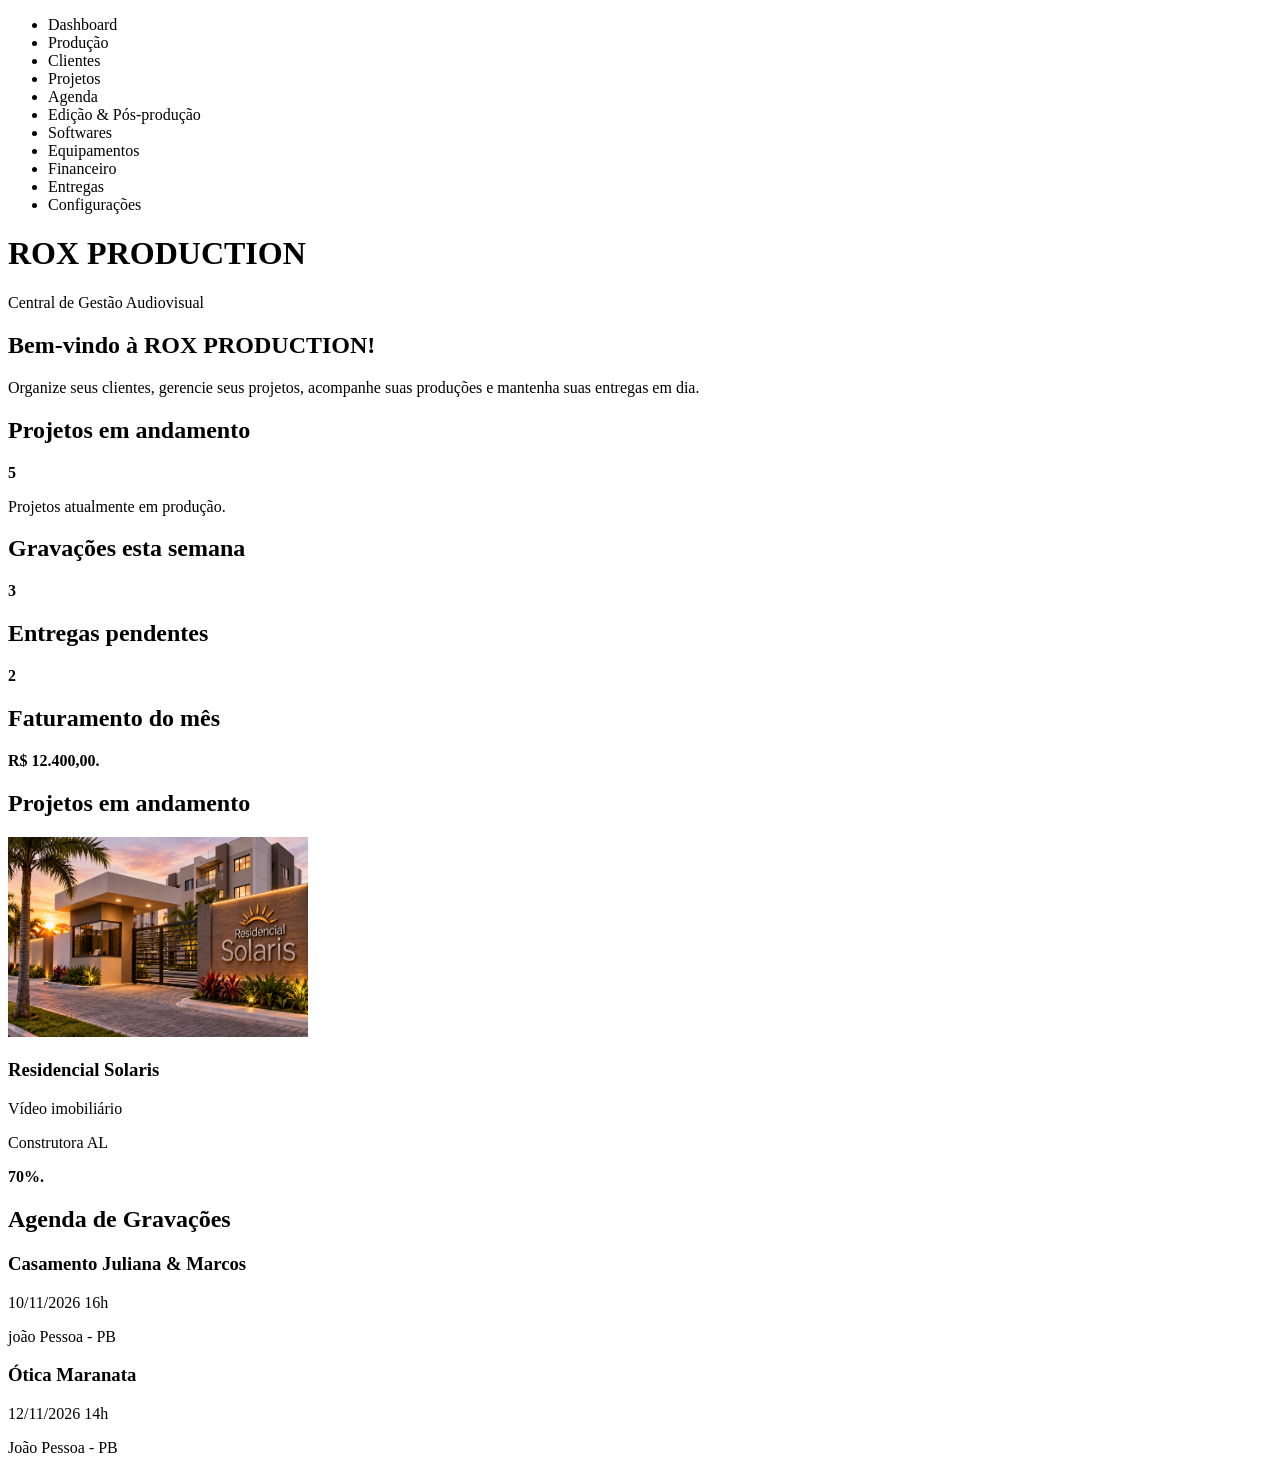
==== HTML/index.html @ 5f6a5a56 "Atualizando agenda de gravacoes do ROX Production" ====
<!DOCTYPE html>
<html lang="pt-br">

<head>
    <meta charset="UTF-8">
    <meta name="viewport" content="width=device-width, initial-scale=1.0">
    <title>ROX PRODUCTION</title>
</head>

<body>

    <div class="sidebar">

        <nav>
            <ul>
                <li><a>Dashboard</a></li>
                <li><a>Produção</a></li>
                <li><a>Clientes</a></li>
                <li><a>Projetos</a></li>
                <li><a>Agenda</a></li>
                <li><a>Edição & Pós-produção</a></li>
                <li><a>Softwares</a></li>
                <li><a>Equipamentos</a></li>
                <li><a>Financeiro</a></li>
                <li><a>Entregas</a></li>
                <li><a>Configurações</a></li>

            </ul>
        </nav>
    </div>

    <main>
        <header>
            <div class="boas-vindas">
                <h1>ROX PRODUCTION</h1>
                <p>Central de Gestão Audiovisual</p>
                <h2>Bem-vindo à ROX PRODUCTION!</h2>

                <p> Organize seus clientes, gerencie seus projetos, acompanhe suas produções e mantenha suas entregas em
                    dia.</p>


            </div>
        </header>

        <section>
            <article class="card-projetos">
                <h2>Projetos em andamento</h2>
                <p><strong>5</strong></p>
                <p>Projetos atualmente em produção.</p>
            </article>

            <article class="card-gravacoes">
                <h2>Gravações esta semana</h2>
                <p><strong>3</strong></p>
            </article>

            <article class="card-entregas">
                <h2>Entregas pendentes</h2>
                <p><strong>2</strong></p>
            </article>

            <article class="card-faturamento">

                <h2>Faturamento do mês</h2>
                <p><strong>R$ 12.400,00.</strong></p>
            </article>
        </section>

        <section>

            <h2>Projetos em andamento</h2>

            <article class="card-projeto">

                <div class="imagem-projeto"> 
                    <img src="../img/Entrada do Residencial Solaris ao Entardecer.png" alt=""width="300" height="200"></div> 
                </div>

                <div class="informacoes-projeto">
                    <h3>Residencial Solaris</h3>
                    <p>Vídeo imobiliário</p>
                    <p>Construtora AL</p>
                    <p><strong>70%.</strong></p>
                </div>

            </article>
        </section>

        <section>
            <h2>Agenda de Gravações</h2>
            <article class="card-gravacoes">
                <h3>Casamento Juliana & Marcos</h3>
                <time datetime="10/11/2026">10/11/2026</time>
                <time datetime="16:00">16h</time>
                <p>joão Pessoa - PB</p>
            </article>

            <article class="card-otica-maranata">
                <h3>Ótica Maranata</h3>
                <time datetime="2026-11-12">12/11/2026</time>
                <time datetime="14:00">14h</time>
                <p>João Pessoa - PB</p>
            </article>
        </section>

        
            
        </section>


    </main>







</body>


</html>
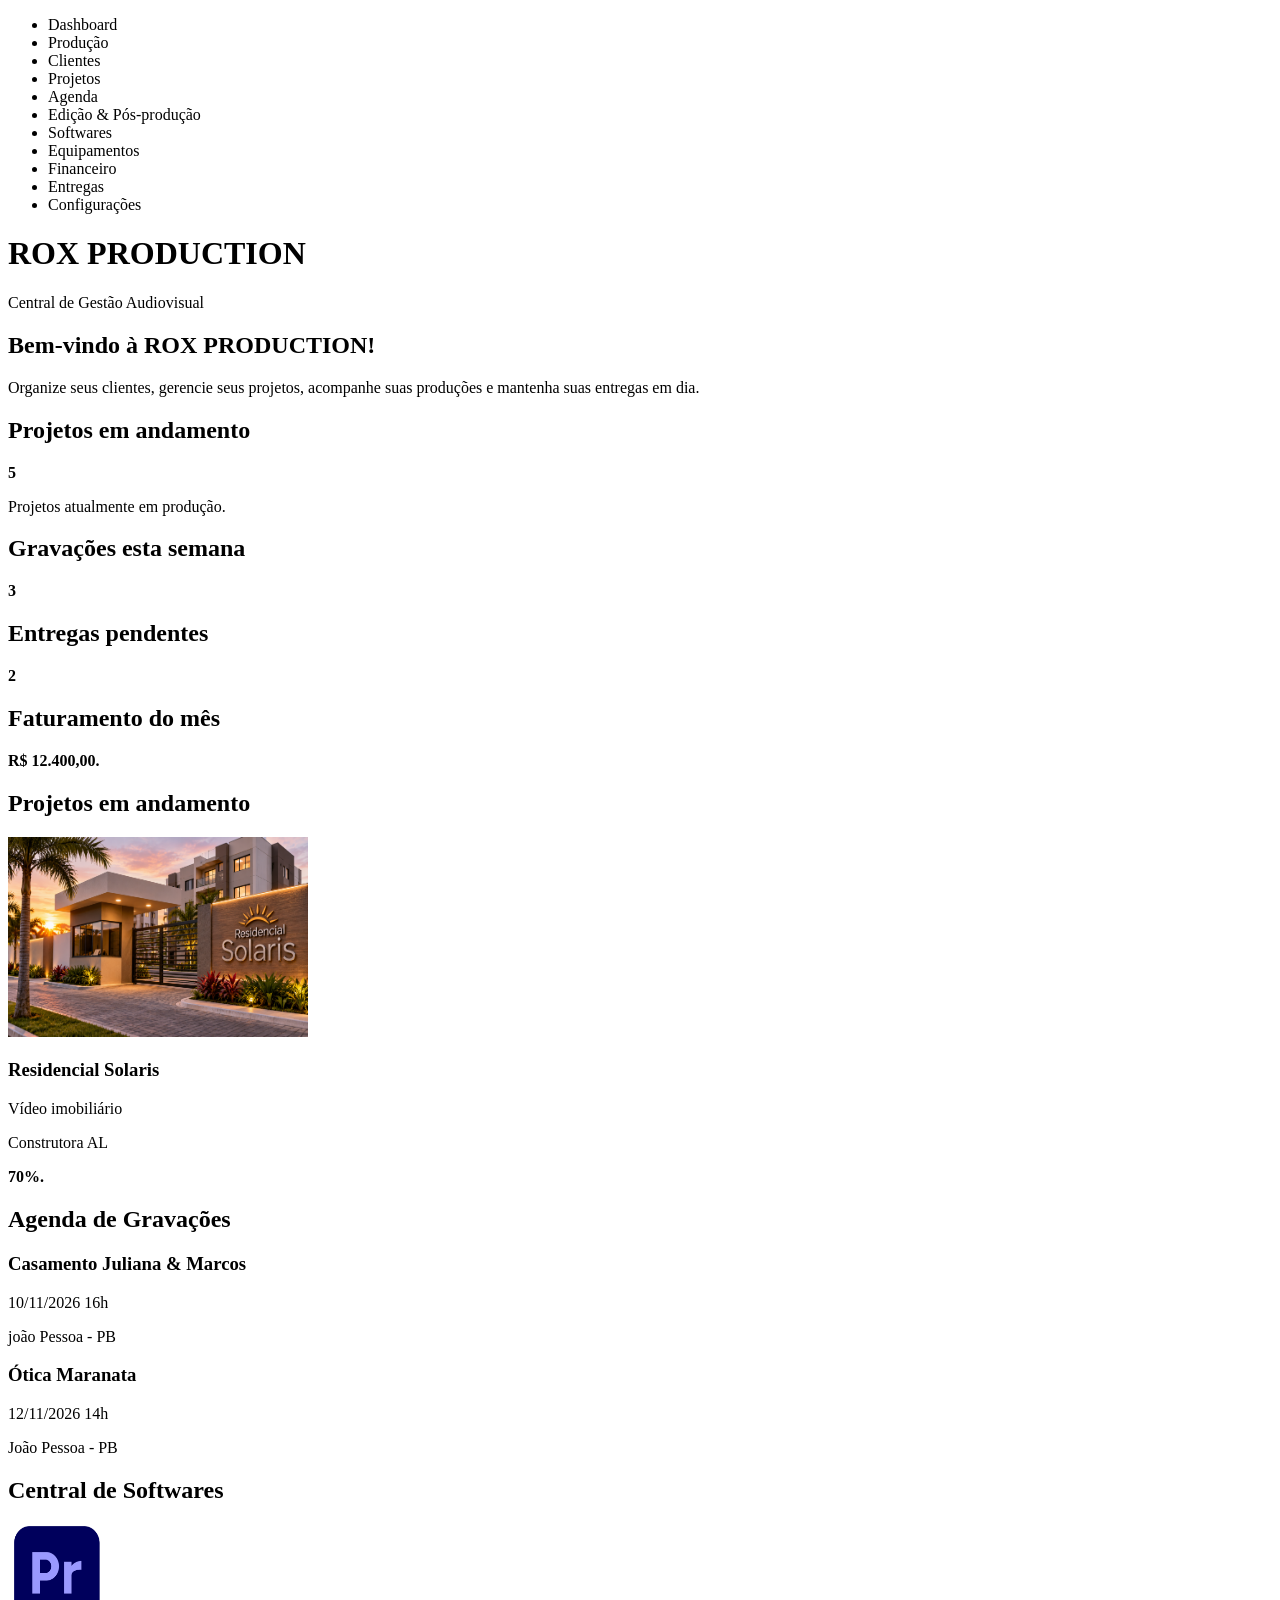
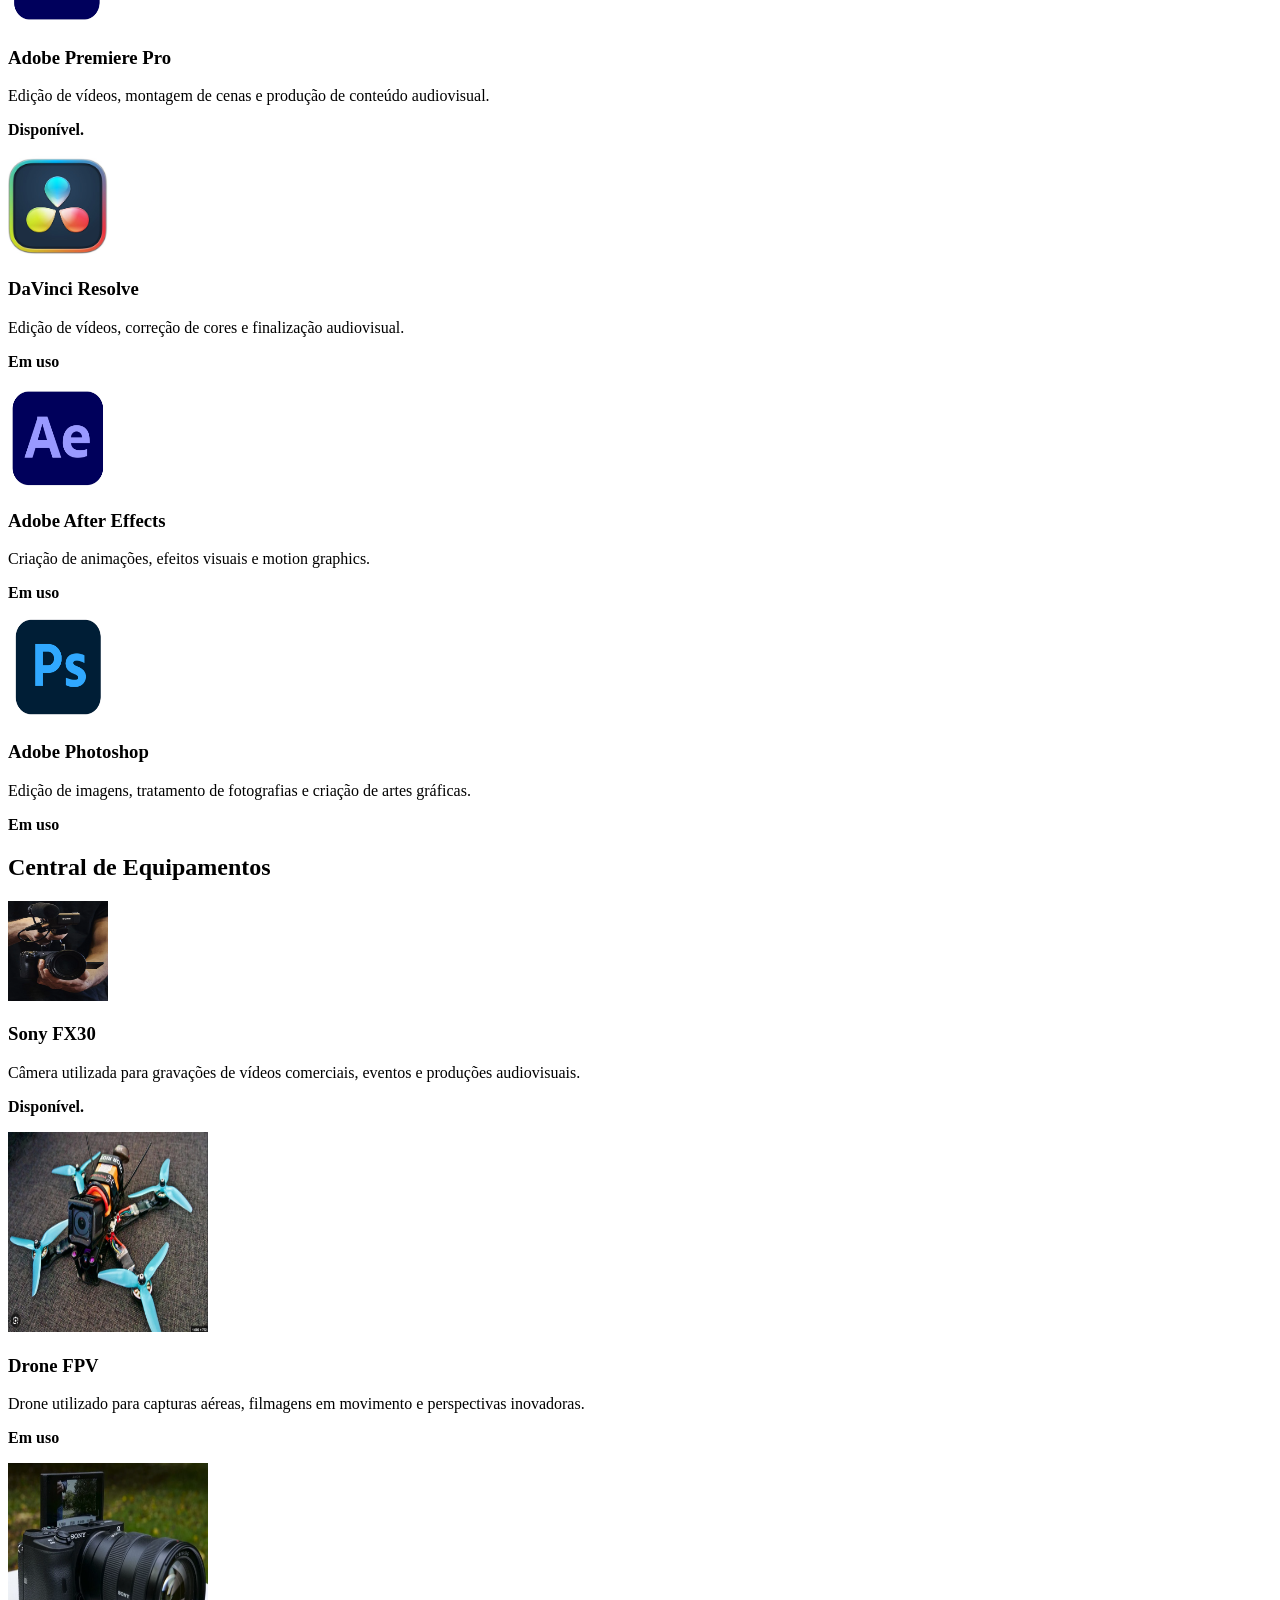
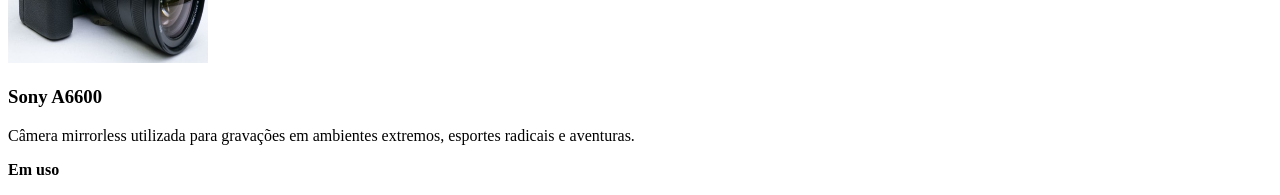
==== commit 333d4dd5: "Atualiza dashboard e adiciona equipamentos" ====
--- a/HTML/index.html
+++ b/HTML/index.html
@@ -73,8 +73,9 @@
 
             <article class="card-projeto">
 
-                <div class="imagem-projeto"> 
-                    <img src="../img/Entrada do Residencial Solaris ao Entardecer.png" alt=""width="300" height="200"></div> 
+                <div class="imagem-projeto">
+                    <img src="../img/Entrada do Residencial Solaris ao Entardecer.png" alt="" width="300" height="200">
+                </div>
                 </div>
 
                 <div class="informacoes-projeto">
@@ -104,19 +105,108 @@
             </article>
         </section>
 
-        
-            
+        <section>
+            <h2>Central de Softwares</h2>
+            <article class="card-softwares">
+                <div>
+
+                    <img src="../img/premiere.png" alt="Logo do Adobe Premiere Pro" width="100" height="100">
+                </div>
+
+                <div>
+                    <h3>Adobe Premiere Pro</h3>
+                    <p>Edição de vídeos, montagem de cenas e produção de conteúdo audiovisual.</p>
+                    <p><strong>Disponível.</strong></p>
+                </div>
+
+            </article>
+
+            <article>
+
+                <div>
+                    <img src="../img/davinci.png" alt="Logo do DaVinci Resolve" width="100" height="100">
+                </div>
+
+                <div>
+                    <h3>DaVinci Resolve</h3>
+                    <p>Edição de vídeos, correção de cores e finalização audiovisual.</p>
+                    <p><strong>Em uso</strong></p>
+                </div>
+
+            </article>
+
+            <article>
+                <div>
+                    <img src="../img/after-effects.png" alt="Logo do Adobe After Effects" width="100" height="100">
+                </div>
+
+                <div>
+                    <h3>Adobe After Effects</h3>
+                    <p>Criação de animações, efeitos visuais e motion graphics.</p>
+                    <p><strong>Em uso</strong></p>
+
+                </div>
+                </div>
+            </article>
+
+            <article>
+                <div>
+                    <img src="../img/photoshop.png" alt="Logo do Adobe Photoshop" width="100" height="100">
+                </div>
+
+                <div>
+                    <h3>Adobe Photoshop</h3>
+                    <p>Edição de imagens, tratamento de fotografias e criação de artes gráficas.</p>
+                    <p><strong>Em uso</strong></p>
+                </div>
+            </article>
+
+        </section>
+
+        <section>
+            <h2>Central de Equipamentos</h2>
+            <article class="card-equipamentos">
+                <div>
+                    <img src="../img/Sony FX30.png" alt="Imagem de uma câmera de vídeo" width="100" height="100">
+                </div>
+
+                <div>
+                    <h3>Sony FX30</h3>
+                    <p>Câmera utilizada para gravações de vídeos comerciais, eventos e produções audiovisuais.</p>
+                    <p><strong>Disponível.</strong></p>
+                </div>
+            </article>
+
+            <article>
+
+                <div>
+                    <img src="../img/drone FPV.png" alt="Imagem de um drone FPV" width="200" height="200">
+                </div>
+
+                <div>
+                    <h3>Drone FPV</h3>
+                    <p>Drone utilizado para capturas aéreas, filmagens em movimento e perspectivas inovadoras.</p>
+                    <p><strong>Em uso</strong></p>
+                </div>
+
+            </article>
+
+            <article>
+                <div>
+                    <img src="../img/Sony A6600.png" alt="Imagem de uma câmera Sony A6600" width="200" height="200">
+                </div>
+
+                <div>
+                    <h3>Sony A6600</h3>
+                    <p>Câmera mirrorless utilizada para gravações em ambientes extremos, esportes radicais e aventuras.</p>
+                    <p><strong>Em uso</strong></p>
+                </div>
+            </article>
         </section>
 
 
     </main>
 
-
-
-
-
-
-
 </body>
 
 
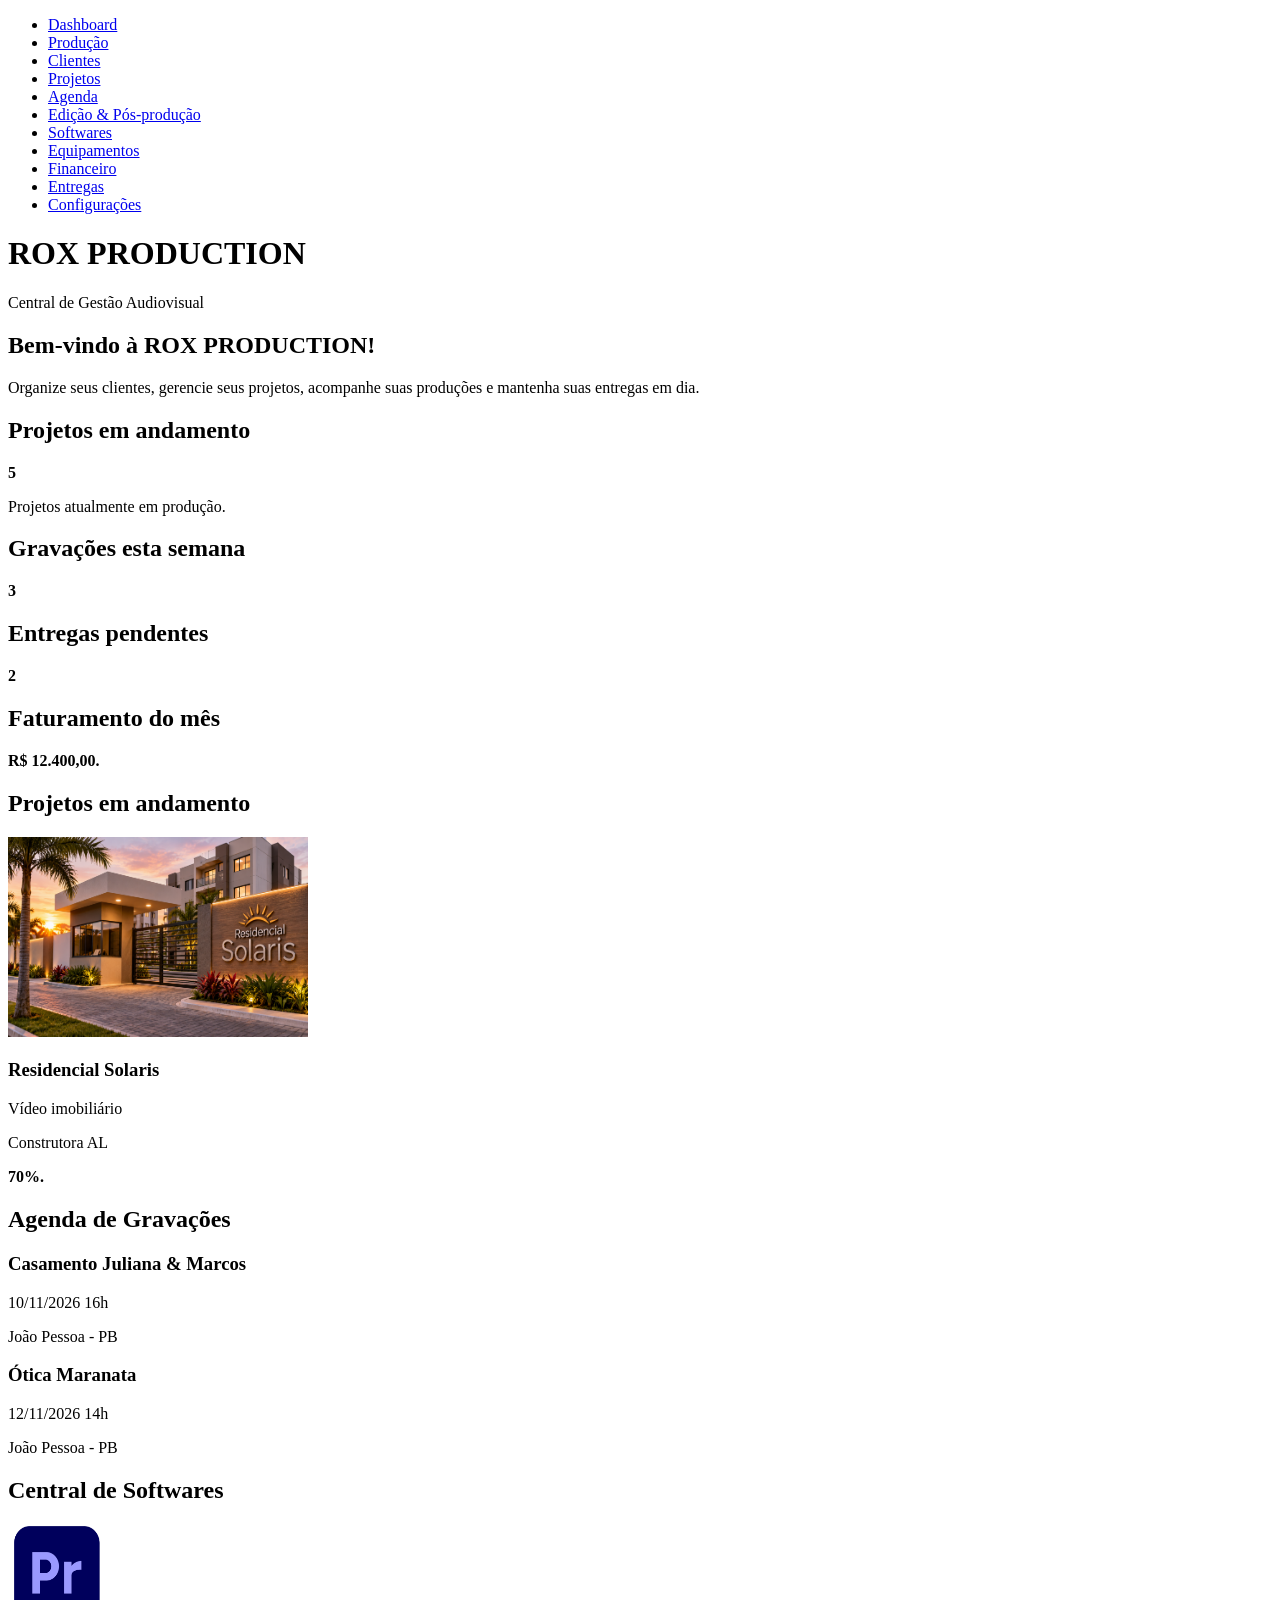
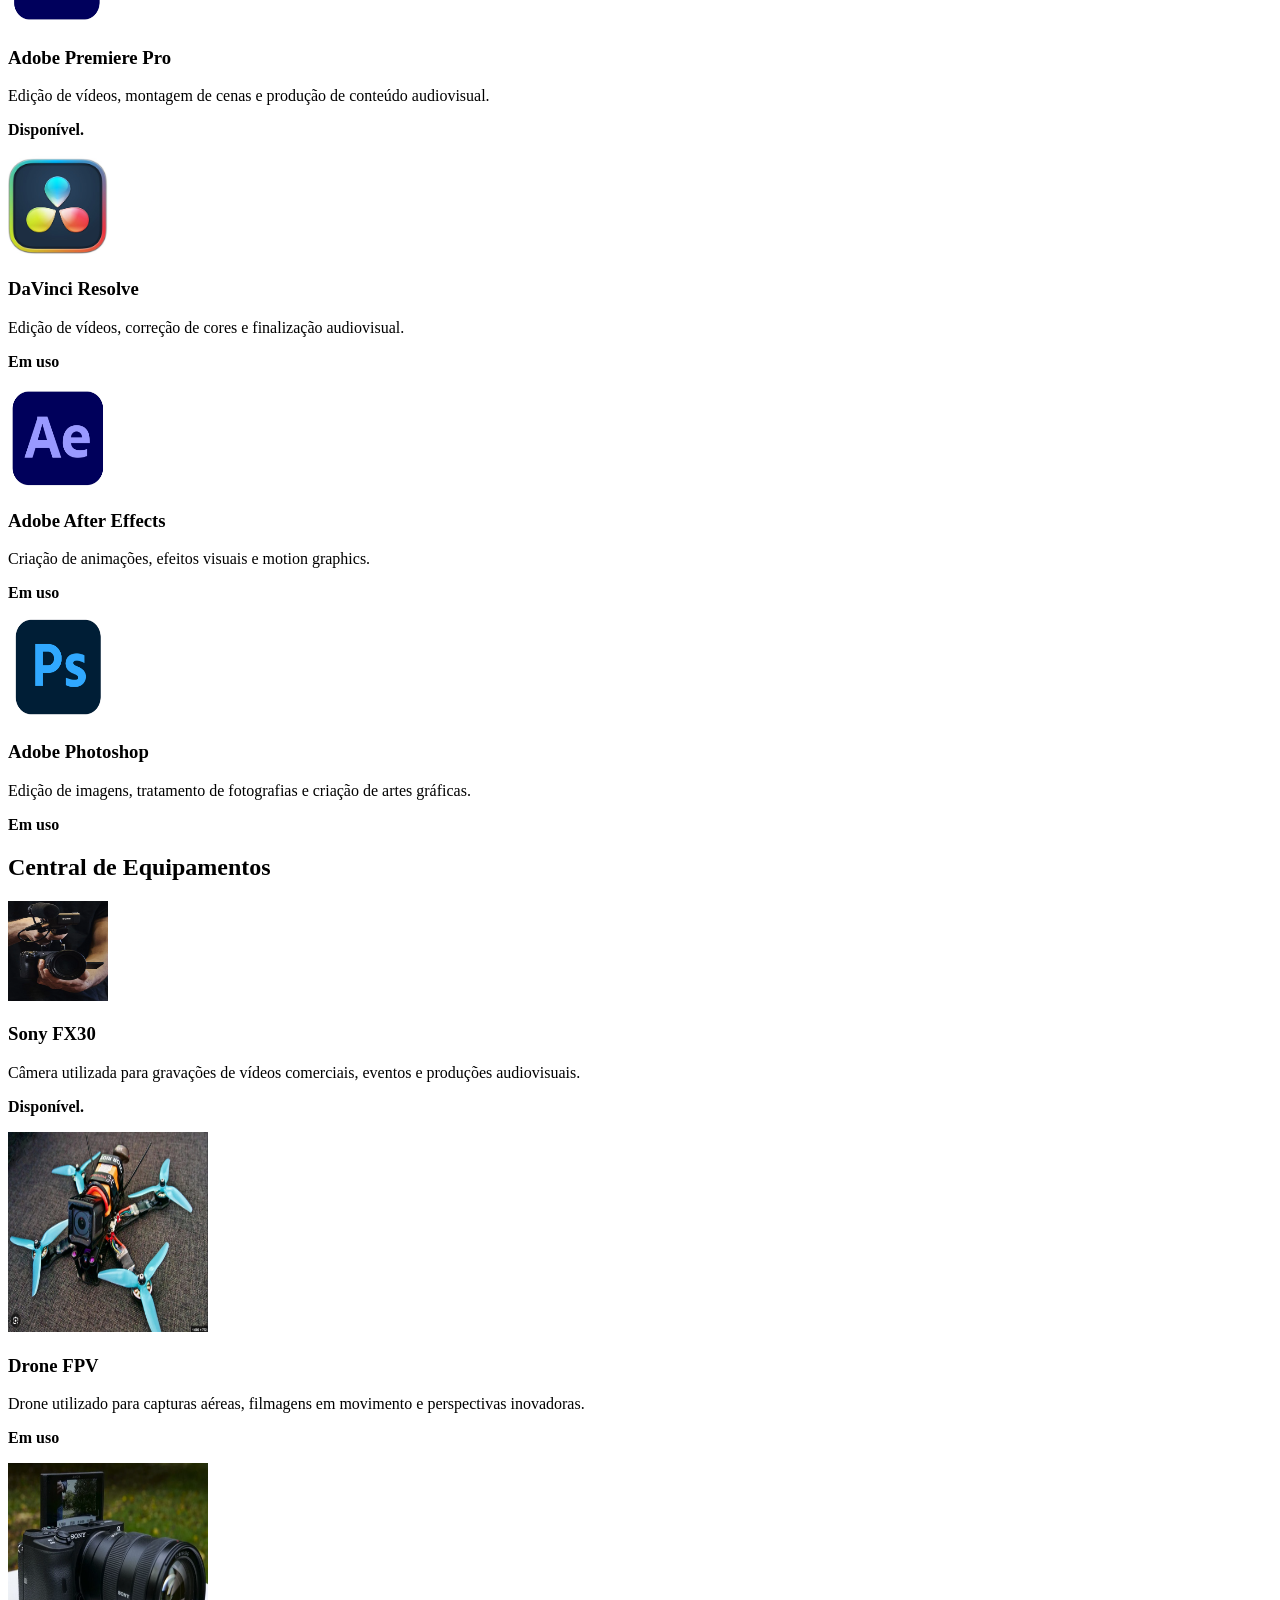
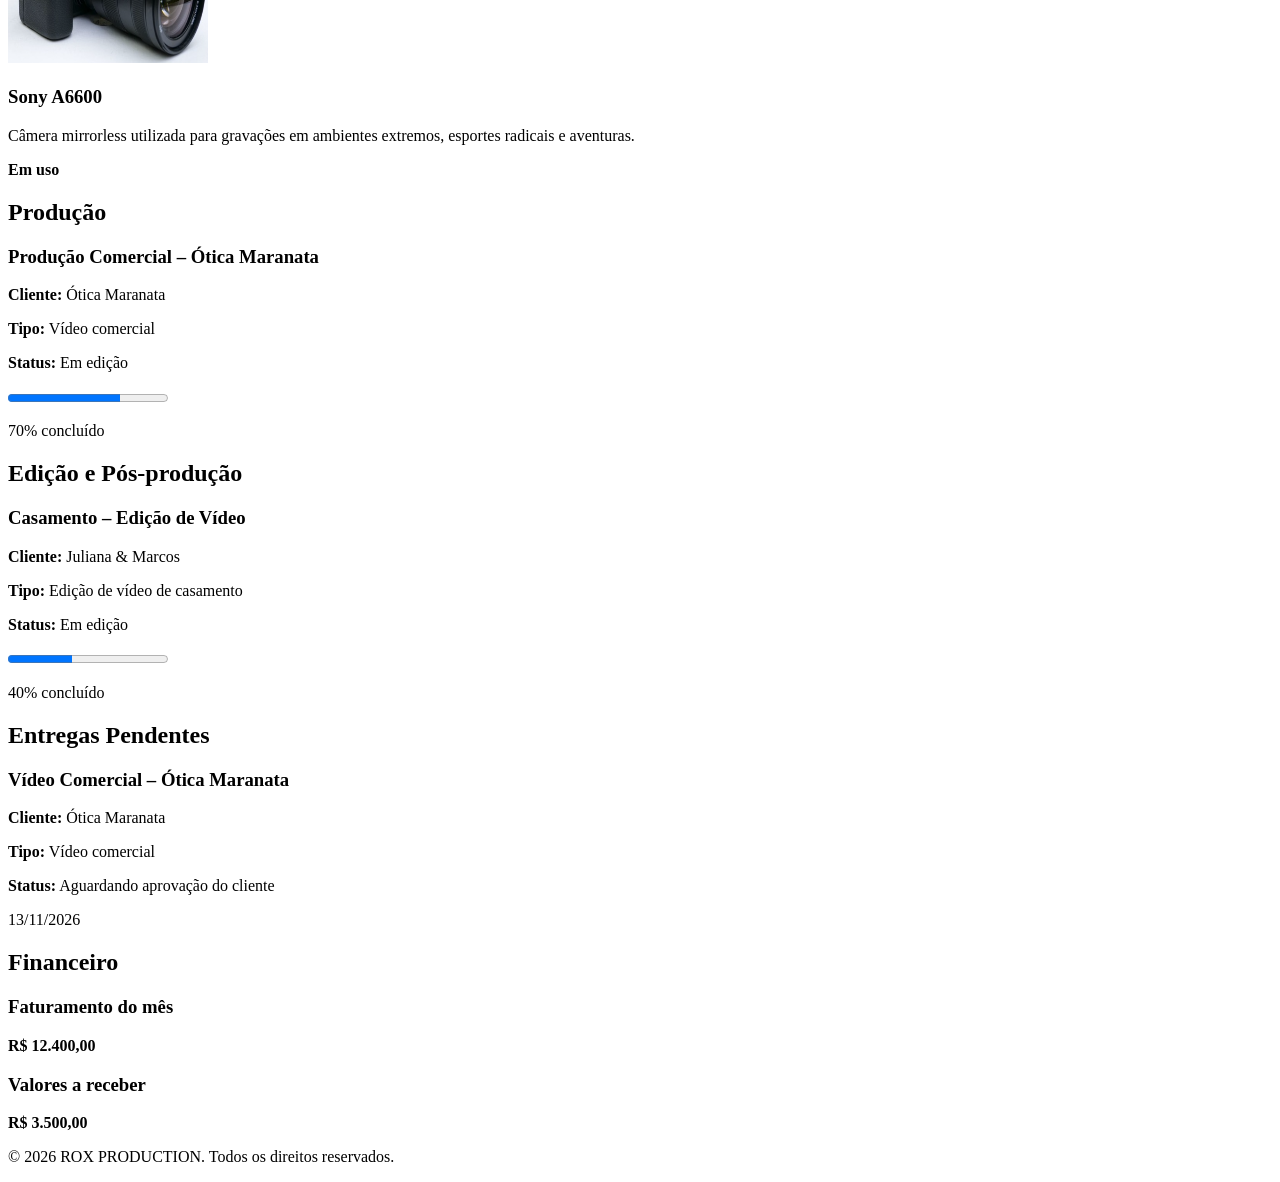
==== commit bf14fe3d: "Finaliza estrutura HTML do dashboard" ====
--- a/HTML/index.html
+++ b/HTML/index.html
@@ -13,17 +13,17 @@
 
         <nav>
             <ul>
-                <li><a>Dashboard</a></li>
-                <li><a>Produção</a></li>
-                <li><a>Clientes</a></li>
-                <li><a>Projetos</a></li>
-                <li><a>Agenda</a></li>
-                <li><a>Edição & Pós-produção</a></li>
-                <li><a>Softwares</a></li>
-                <li><a>Equipamentos</a></li>
-                <li><a>Financeiro</a></li>
-                <li><a>Entregas</a></li>
-                <li><a>Configurações</a></li>
+                <li><a href="index.html">Dashboard</a></li>
+                <li><a href="producao.html">Produção</a></li>
+                <li><a href="clientes.html">Clientes</a></li>
+                <li><a href="projetos.html">Projetos</a></li>
+                <li><a href="agenda.html">Agenda</a></li>
+                <li><a href="edicao.html">Edição & Pós-produção</a></li>
+                <li><a href="softwares.html">Softwares</a></li>
+                <li><a href="equipamentos.html">Equipamentos</a></li>
+                <li><a href="financeiro.html">Financeiro</a></li>
+                <li><a href="entregas.html">Entregas</a></li>
+                <li><a href="configuracoes.html">Configurações</a></li>
 
             </ul>
         </nav>
@@ -74,8 +74,8 @@
             <article class="card-projeto">
 
                 <div class="imagem-projeto">
-                    <img src="../img/Entrada do Residencial Solaris ao Entardecer.png" alt="" width="300" height="200">
-                </div>
+                    <img src="../img/Entrada do Residencial Solaris ao Entardecer.png"
+                        alt="Entrada do Residencial Solaris ao entardecer" width="300" height="200">
                 </div>
 
                 <div class="informacoes-projeto">
@@ -92,12 +92,12 @@
             <h2>Agenda de Gravações</h2>
             <article class="card-gravacoes">
                 <h3>Casamento Juliana & Marcos</h3>
-                <time datetime="10/11/2026">10/11/2026</time>
+                <time datetime="2026-11-10">10/11/2026</time>
                 <time datetime="16:00">16h</time>
-                <p>joão Pessoa - PB</p>
-            </article>
-
-            <article class="card-otica-maranata">
+                <p>João Pessoa - PB</p>
+            </article>
+
+            <article class="card-gravacoes">
                 <h3>Ótica Maranata</h3>
                 <time datetime="2026-11-12">12/11/2026</time>
                 <time datetime="14:00">14h</time>
@@ -121,7 +121,7 @@
 
             </article>
 
-            <article>
+            <article class="card-softwares">
 
                 <div>
                     <img src="../img/davinci.png" alt="Logo do DaVinci Resolve" width="100" height="100">
@@ -135,7 +135,7 @@
 
             </article>
 
-            <article>
+            <article class="card-softwares">
                 <div>
                     <img src="../img/after-effects.png" alt="Logo do Adobe After Effects" width="100" height="100">
                 </div>
@@ -146,10 +146,10 @@
                     <p><strong>Em uso</strong></p>
 
                 </div>
-                </div>
-            </article>
-
-            <article>
+
+            </article>
+
+            <article class="card-softwares">
                 <div>
                     <img src="../img/photoshop.png" alt="Logo do Adobe Photoshop" width="100" height="100">
                 </div>
@@ -167,7 +167,7 @@
             <h2>Central de Equipamentos</h2>
             <article class="card-equipamentos">
                 <div>
-                    <img src="../img/Sony FX30.png" alt="Imagem de uma câmera de vídeo" width="100" height="100">
+                    <img src="../img/Sony FX30.png" alt="Câmera Sony FX30" width="100" height="100">
                 </div>
 
                 <div>
@@ -177,10 +177,10 @@
                 </div>
             </article>
 
-            <article>
-
-                <div>
-                    <img src="../img/drone FPV.png" alt="Imagem de um drone FPV" width="200" height="200">
+            <article class="card-equipamentos">
+
+                <div>
+                    <img src="../img/drone FPV.png" alt="Drone FPV" width="200" height="200">
                 </div>
 
                 <div>
@@ -191,23 +191,92 @@
 
             </article>
 
-            <article>
-                <div>
-                    <img src="../img/Sony A6600.png" alt="Imagem de uma câmera Sony A6600" width="200" height="200">
+            <article class="card-equipamentos">
+                <div>
+                    <img src="../img/Sony A6600.png" alt="Câmera Sony A6600" width="200" height="200">
                 </div>
 
                 <div>
                     <h3>Sony A6600</h3>
-                    <p>Câmera mirrorless utilizada para gravações em ambientes extremos, esportes radicais e aventuras.</p>
-                    <p><strong>Em uso</strong></p>
-                </div>
-            </article>
-        </section>
-
+                    <p>Câmera mirrorless utilizada para gravações em ambientes extremos, esportes radicais e aventuras.
+                    </p>
+                    <p><strong>Em uso</strong></p>
+                </div>
+            </article>
+
+        </section>
+
+        <section>
+
+            <h2>Produção</h2>
+            <article class="card-producao">
+                <h3>Produção Comercial – Ótica Maranata</h3>
+                <p><strong>Cliente:</strong> Ótica Maranata</p>
+                <p><strong>Tipo:</strong> Vídeo comercial</p>
+                <p><strong>Status:</strong> Em edição</p>
+
+                <progress value="70" max="100"></progress>
+                <p>70% concluído</p>
+
+            </article>
+        </section>
+
+        <section>
+
+            <h2>Edição e Pós-produção</h2>
+
+            <article class="card-edicao">
+
+                <h3>Casamento – Edição de Vídeo</h3>
+                <p><strong>Cliente:</strong> Juliana & Marcos</p>
+                <p><strong>Tipo:</strong> Edição de vídeo de casamento</p>
+                <p><strong>Status:</strong> Em edição</p>
+
+                <progress value="40" max="100"></progress>
+                <p>40% concluído</p>
+
+            </article>
+
+        </section>
+
+        <section>
+
+            <h2>Entregas Pendentes</h2>
+
+            <article class="card-entrega">
+
+                <h3>Vídeo Comercial – Ótica Maranata</h3>
+                <p><strong>Cliente:</strong> Ótica Maranata</p>
+                <p><strong>Tipo:</strong> Vídeo comercial</p>
+                <p><strong>Status:</strong> Aguardando aprovação do cliente</p>
+                <time datetime="2026-11-13">13/11/2026</time>
+
+            </article>
+
+        </section>
+
+        <section>
+
+            <h2>Financeiro</h2>
+
+            <article class="card-financeiro">
+                <h3>Faturamento do mês</h3>
+                <p><strong>R$ 12.400,00</strong></p>
+            </article>
+
+            <article class="card-financeiro">
+                <h3>Valores a receber</h3>
+                <p><strong>R$ 3.500,00</strong></p>
+            </article>
+
+        </section>
 
     </main>
 
+    <footer>
+        <p>© 2026 ROX PRODUCTION. Todos os direitos reservados.</p>
+    </footer>
+
 </body>
 
-
 </html>
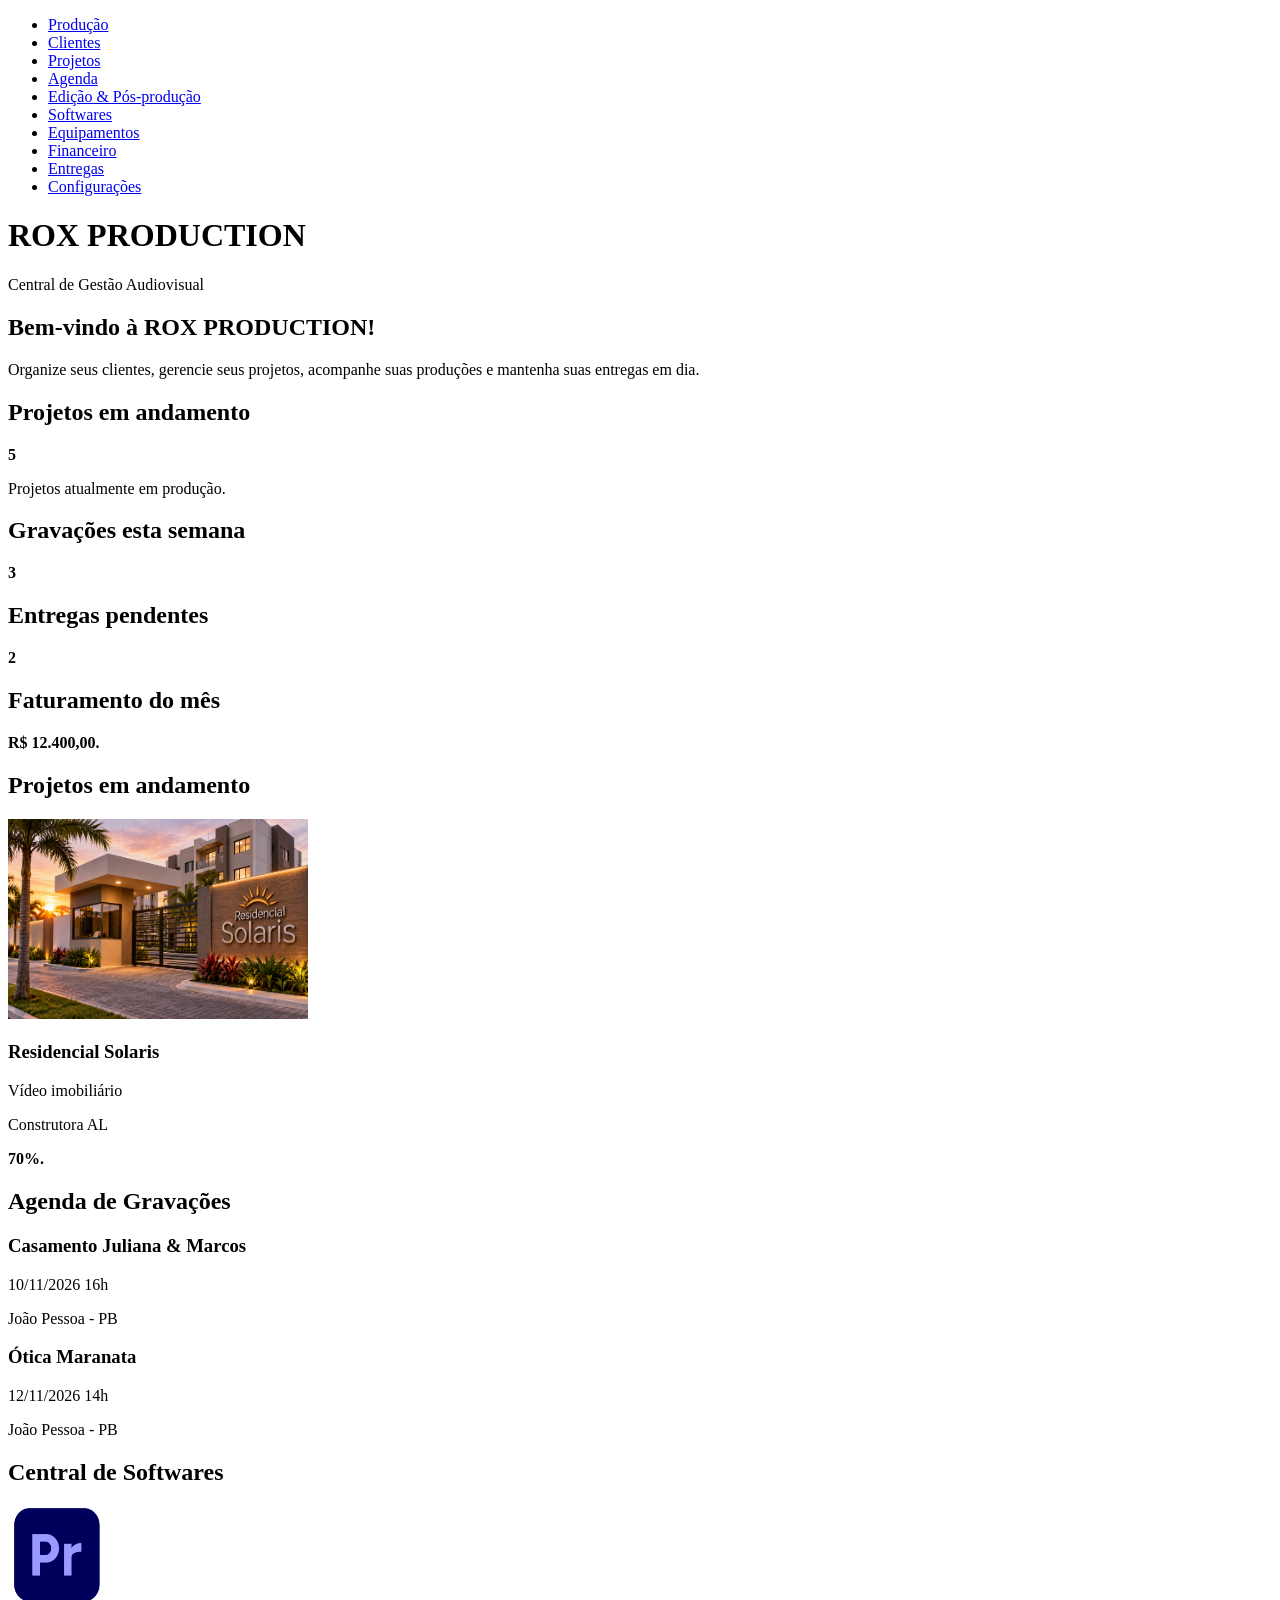
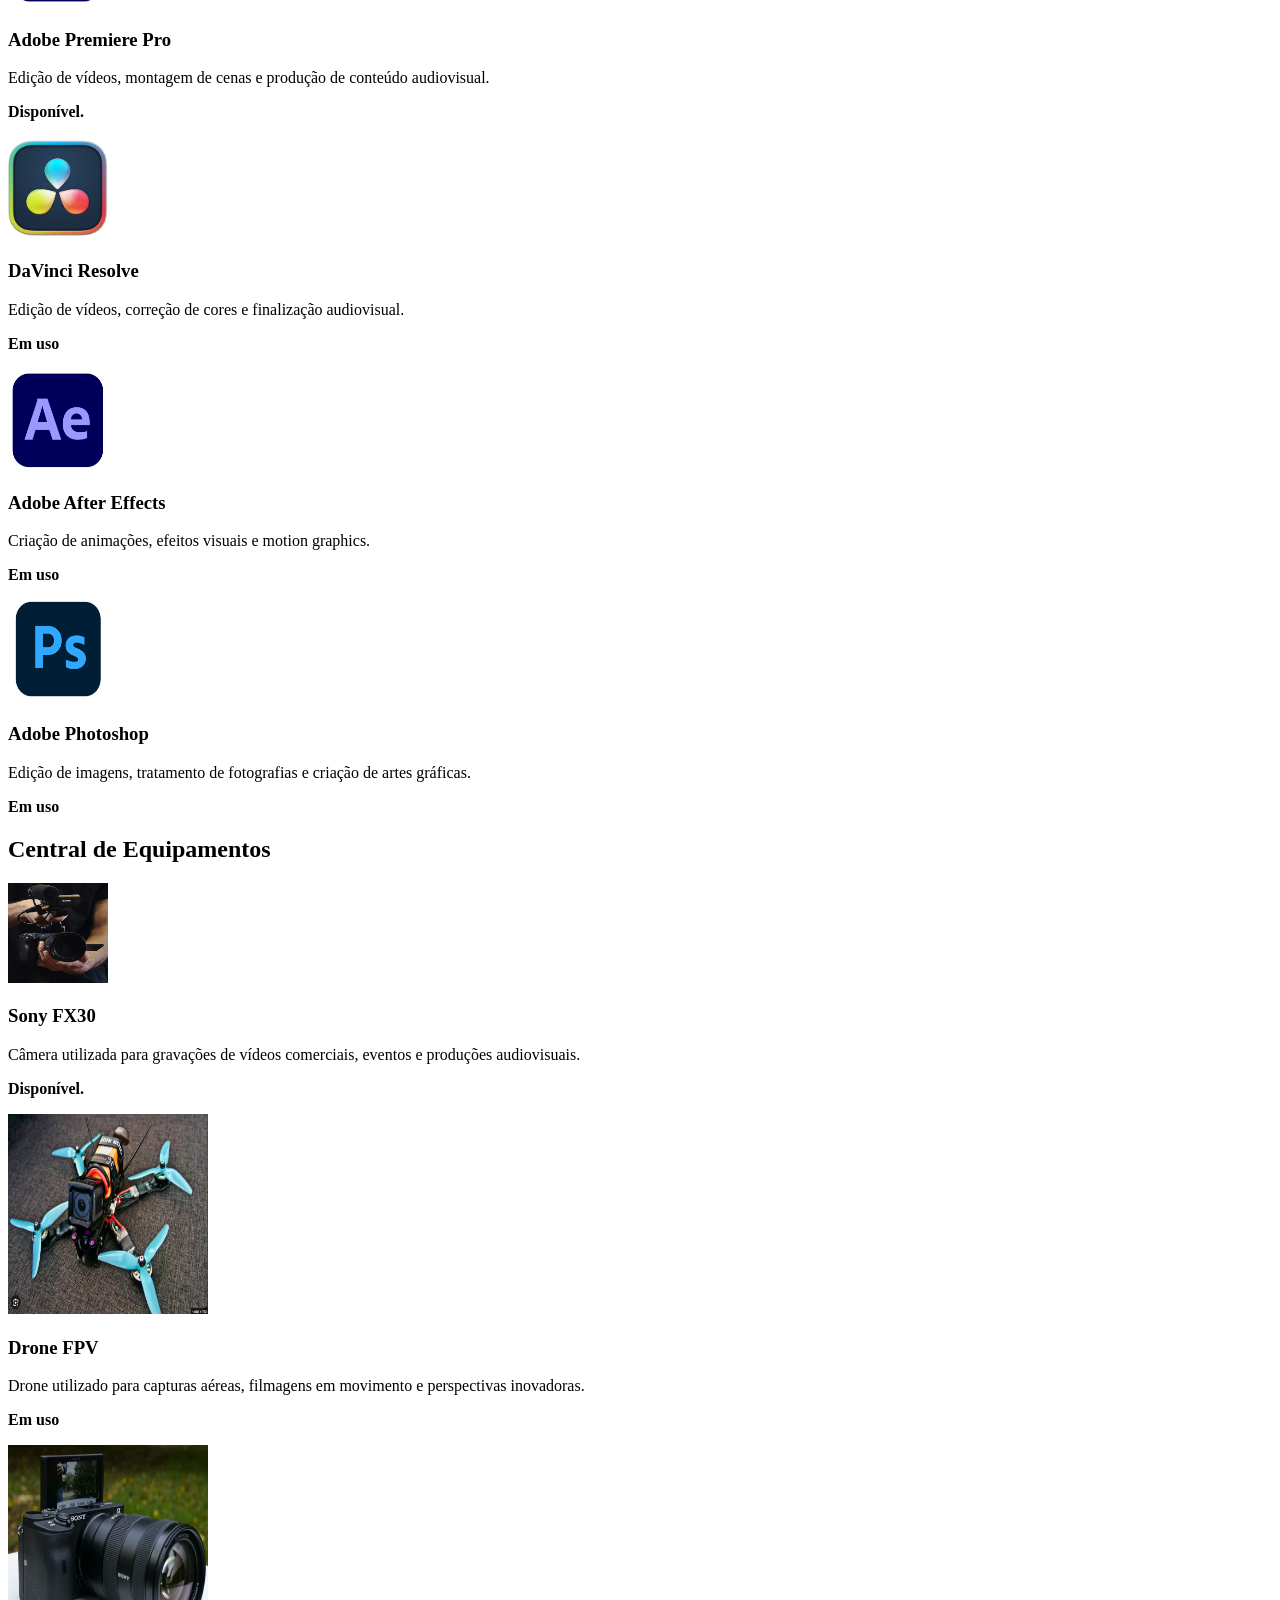
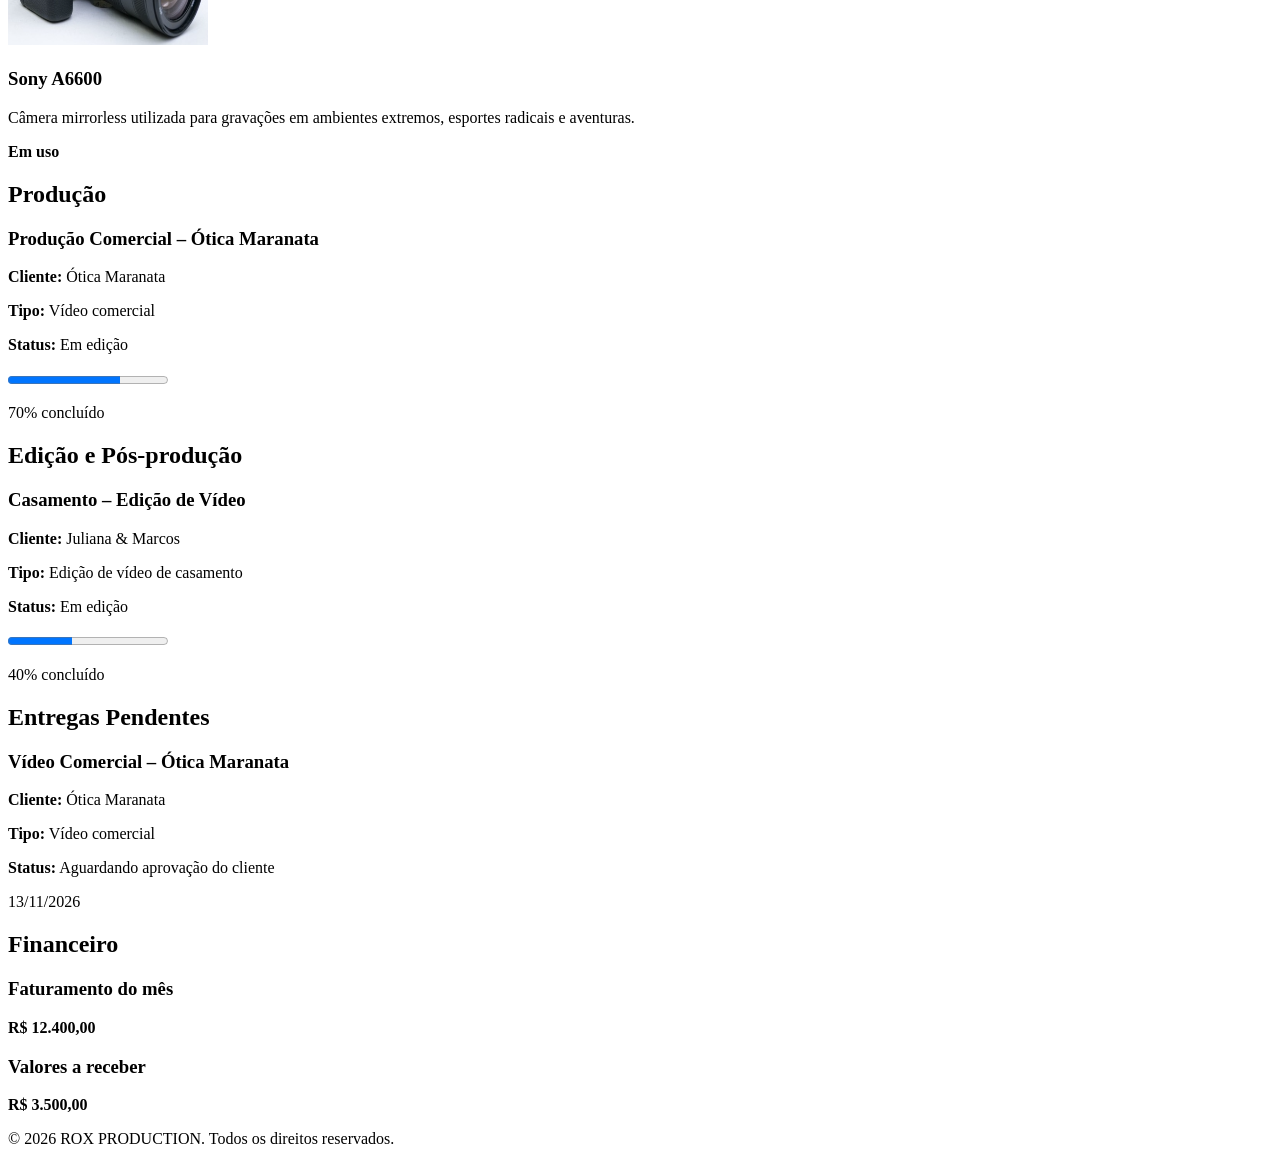
==== commit a595ad77: "Finaliza pagina de producao" ====
--- a/HTML/index.html
+++ b/HTML/index.html
@@ -13,7 +13,6 @@
 
         <nav>
             <ul>
-                <li><a href="index.html">Dashboard</a></li>
                 <li><a href="producao.html">Produção</a></li>
                 <li><a href="clientes.html">Clientes</a></li>
                 <li><a href="projetos.html">Projetos</a></li>
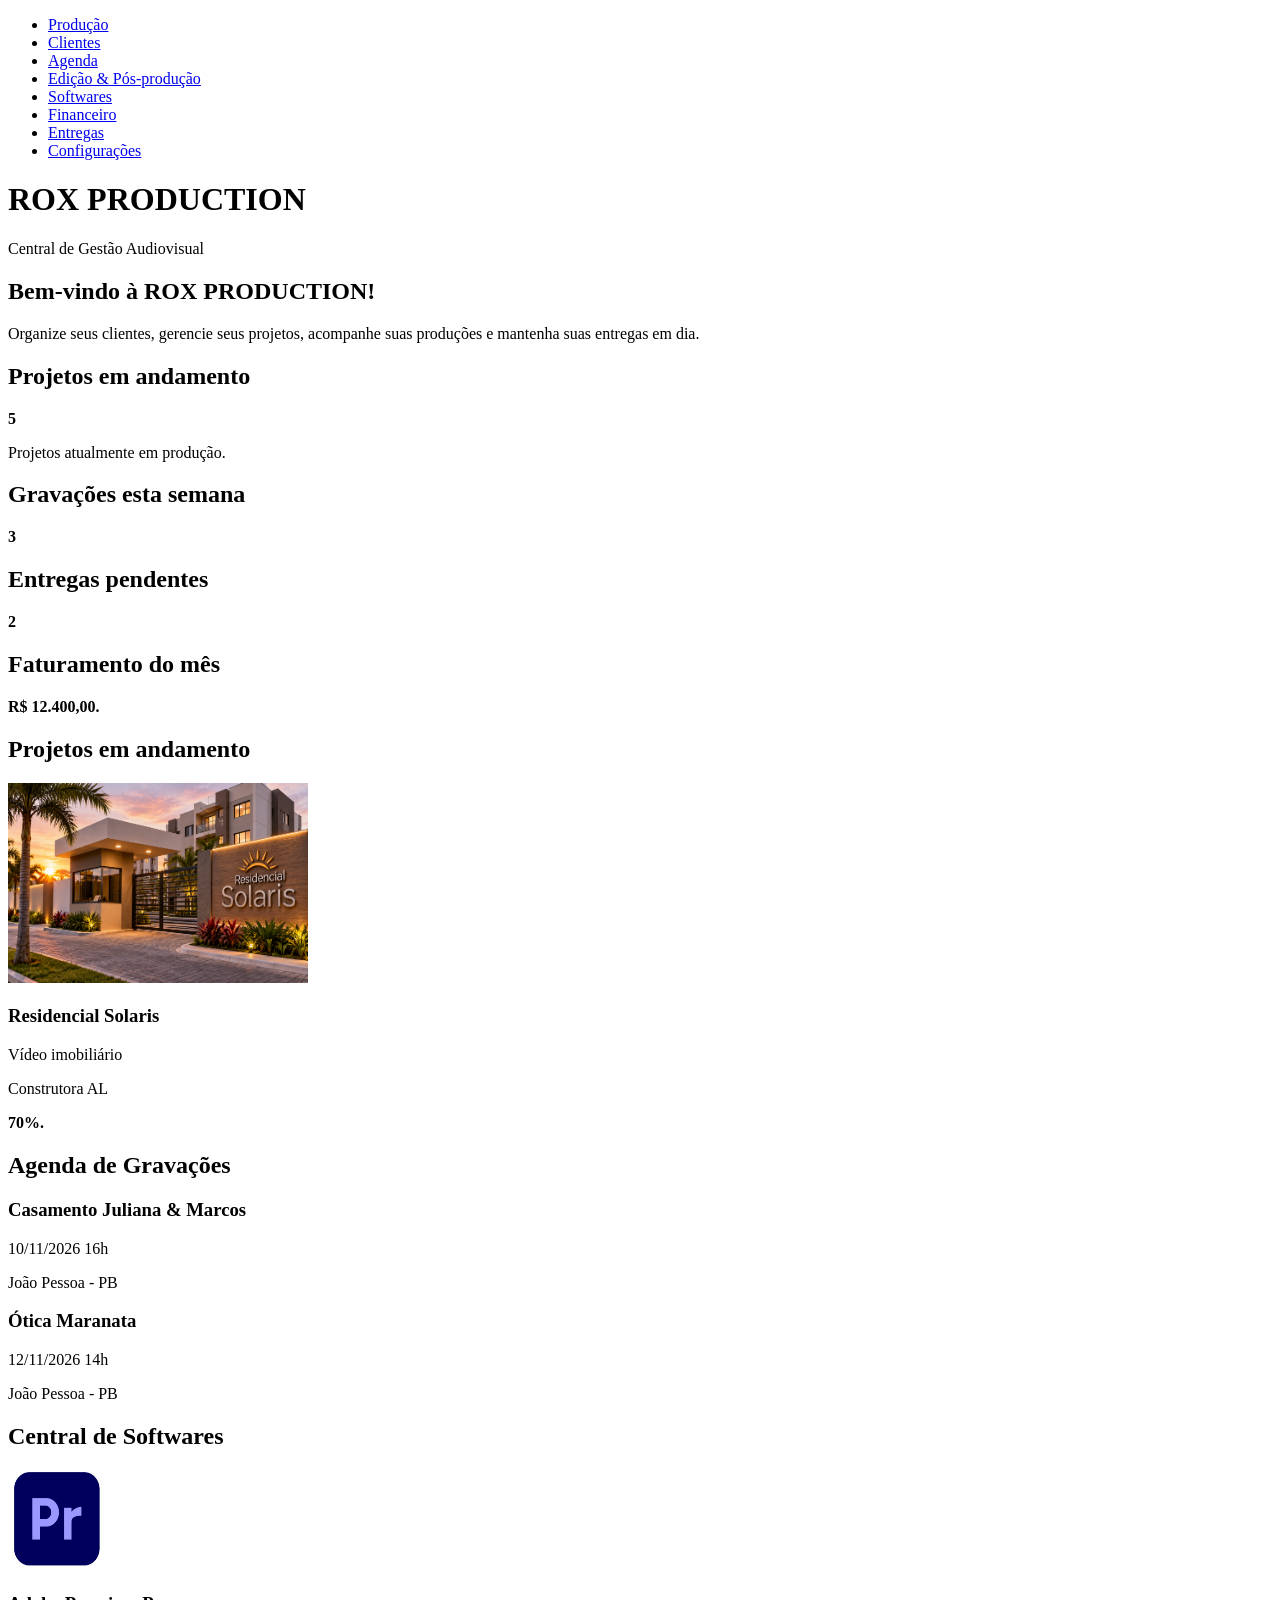
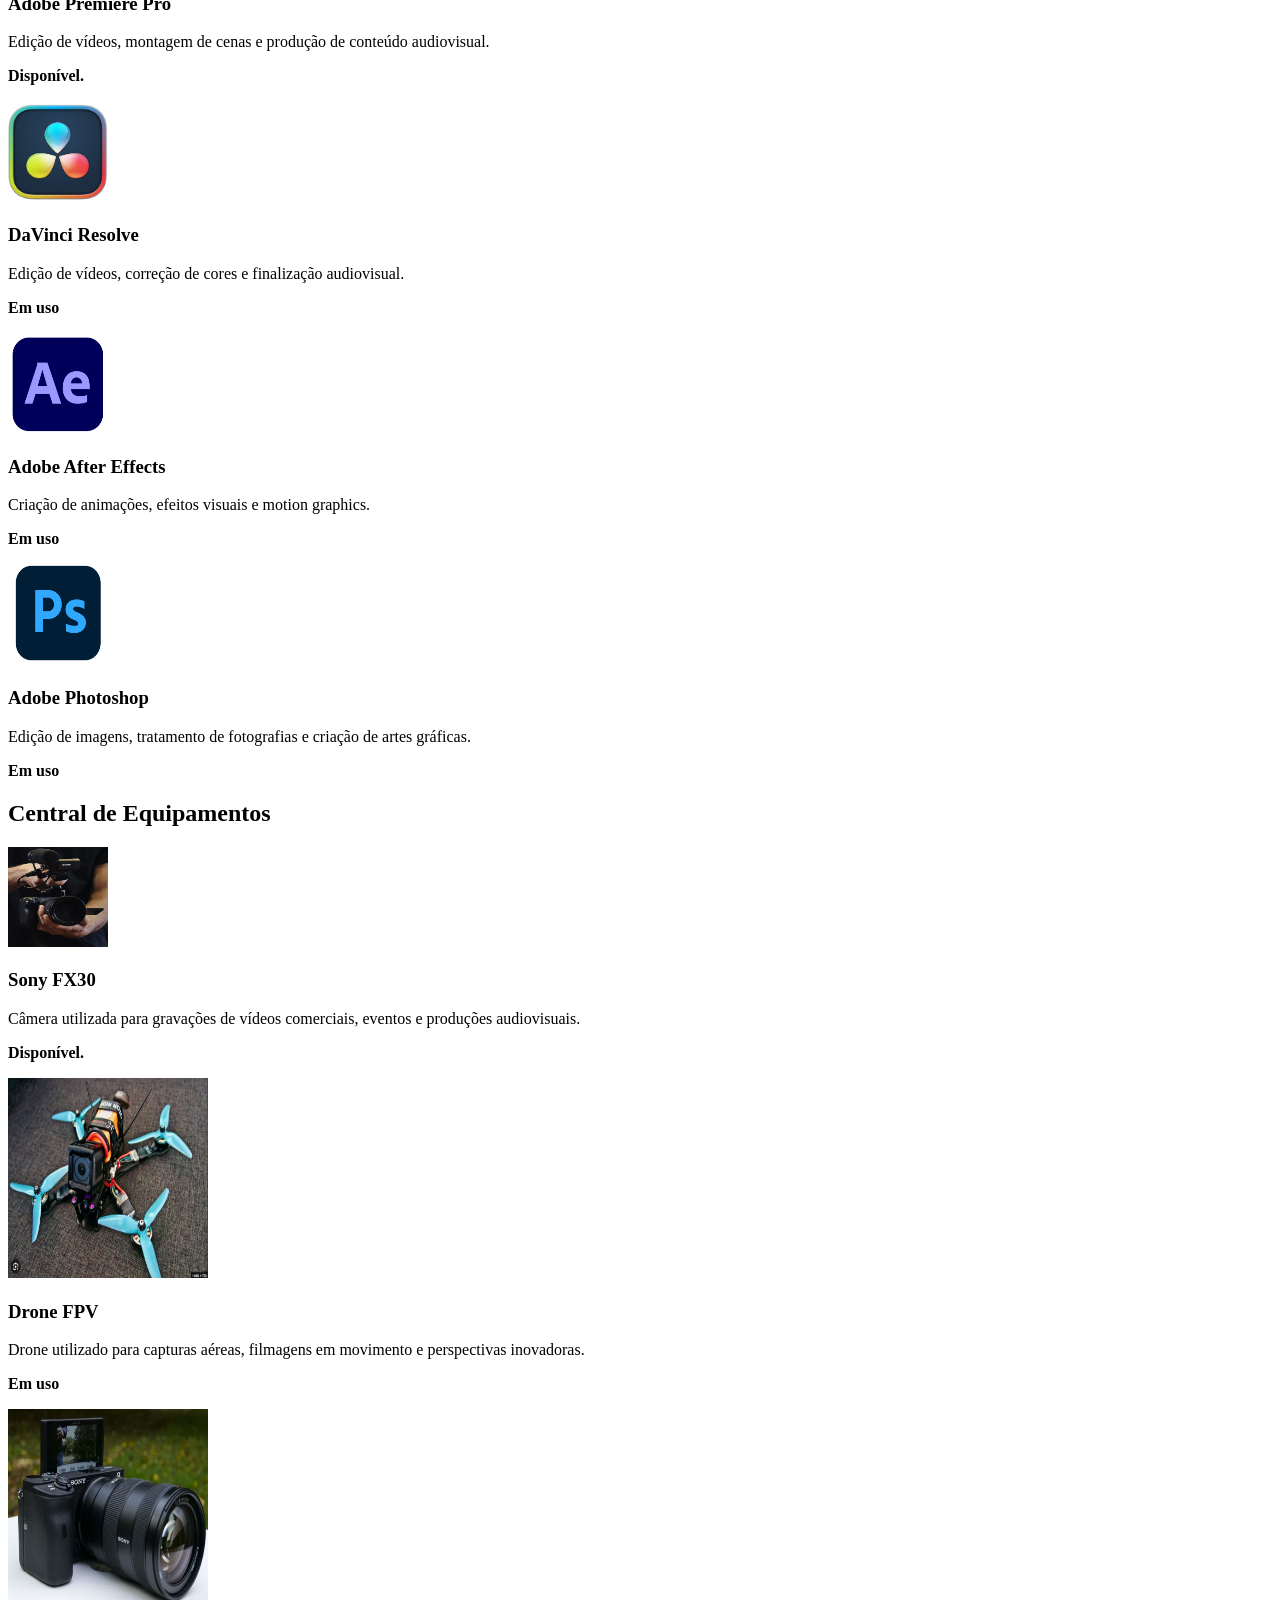
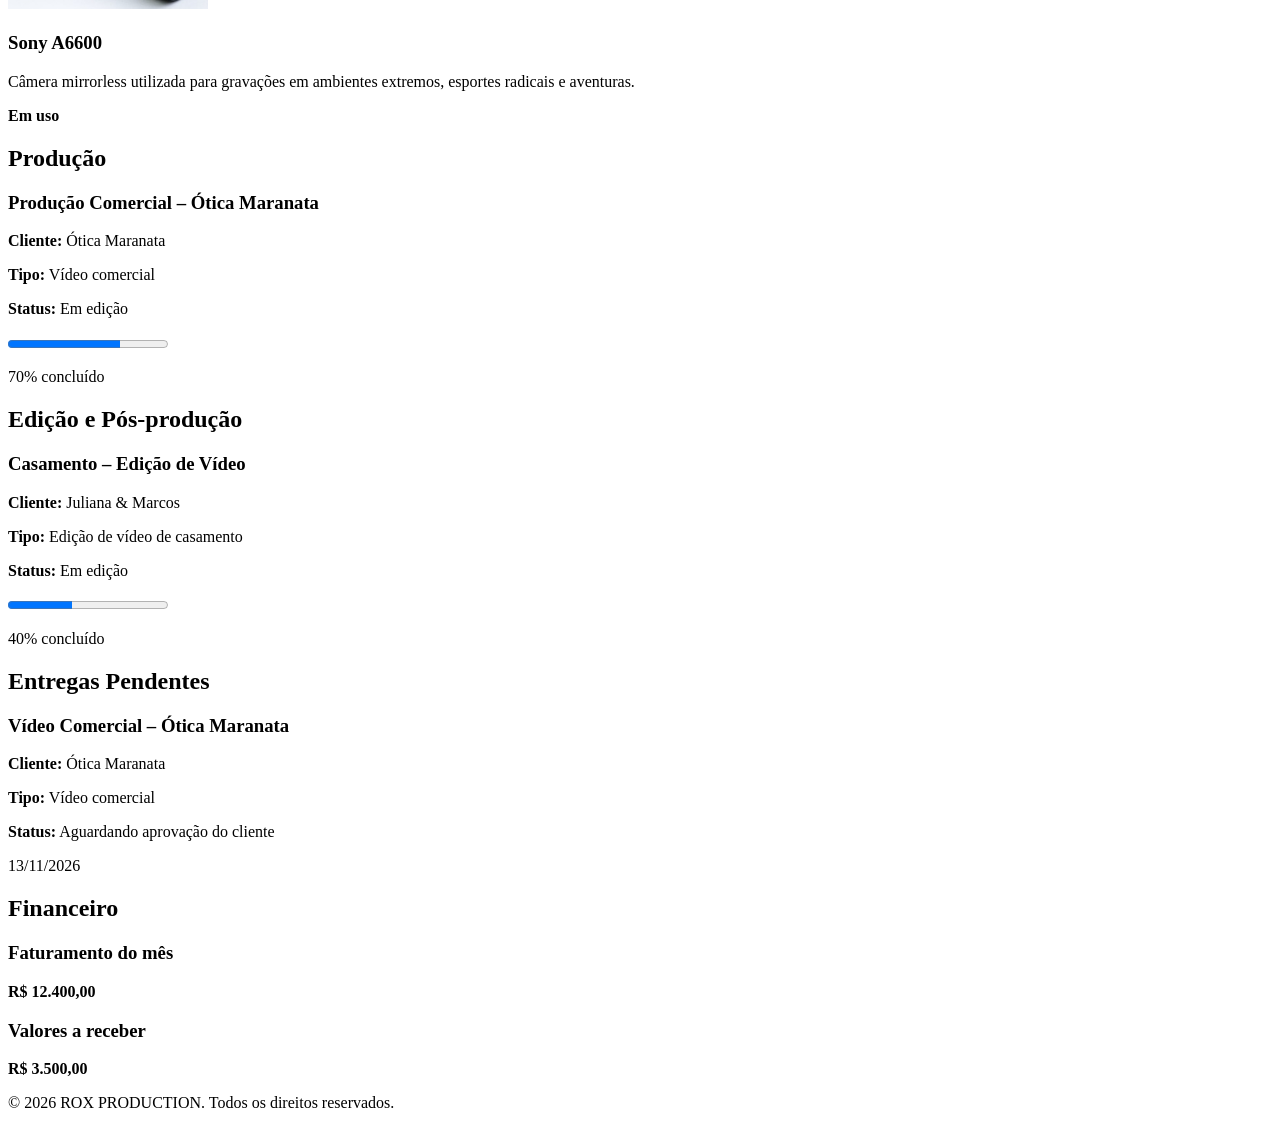
==== commit d0c41b68: "Finaliza pagina de agenda" ====
--- a/HTML/index.html
+++ b/HTML/index.html
@@ -15,11 +15,9 @@
             <ul>
                 <li><a href="producao.html">Produção</a></li>
                 <li><a href="clientes.html">Clientes</a></li>
-                <li><a href="projetos.html">Projetos</a></li>
                 <li><a href="agenda.html">Agenda</a></li>
                 <li><a href="edicao.html">Edição & Pós-produção</a></li>
                 <li><a href="softwares.html">Softwares</a></li>
-                <li><a href="equipamentos.html">Equipamentos</a></li>
                 <li><a href="financeiro.html">Financeiro</a></li>
                 <li><a href="entregas.html">Entregas</a></li>
                 <li><a href="configuracoes.html">Configurações</a></li>
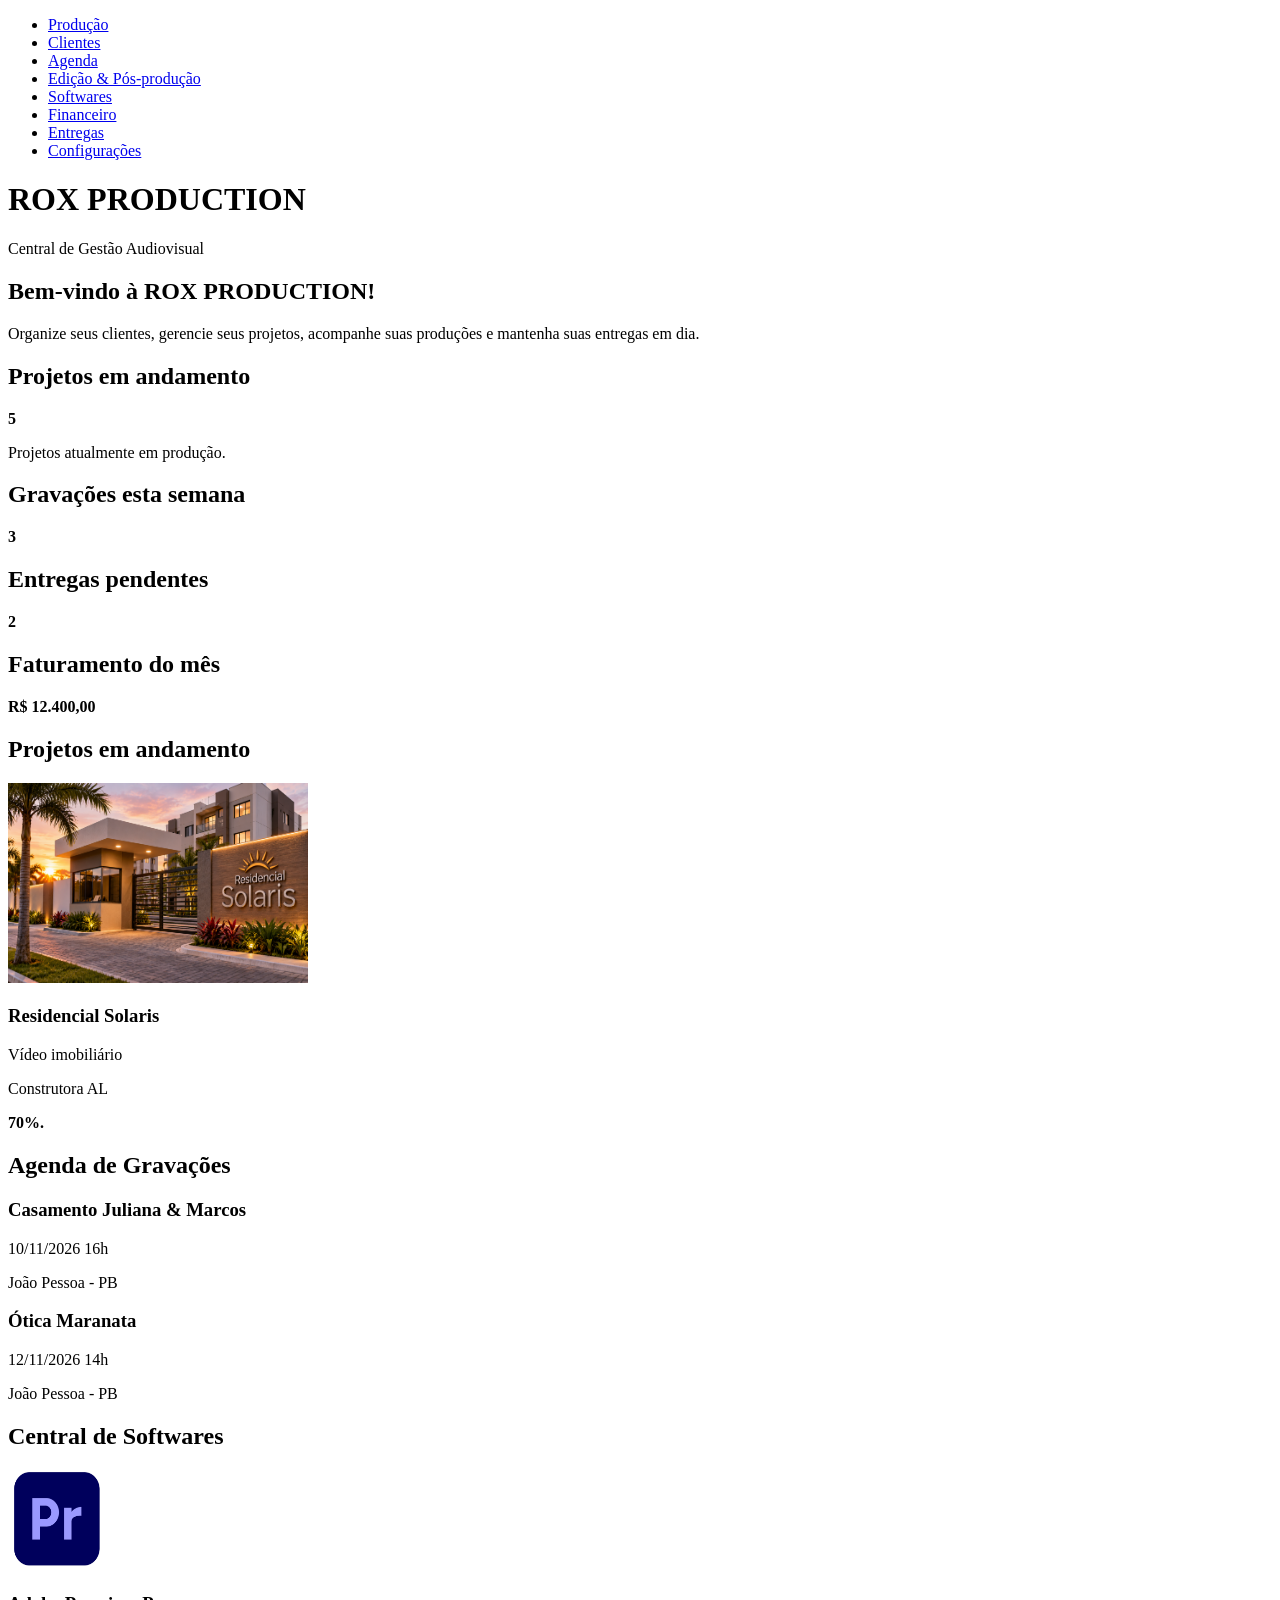
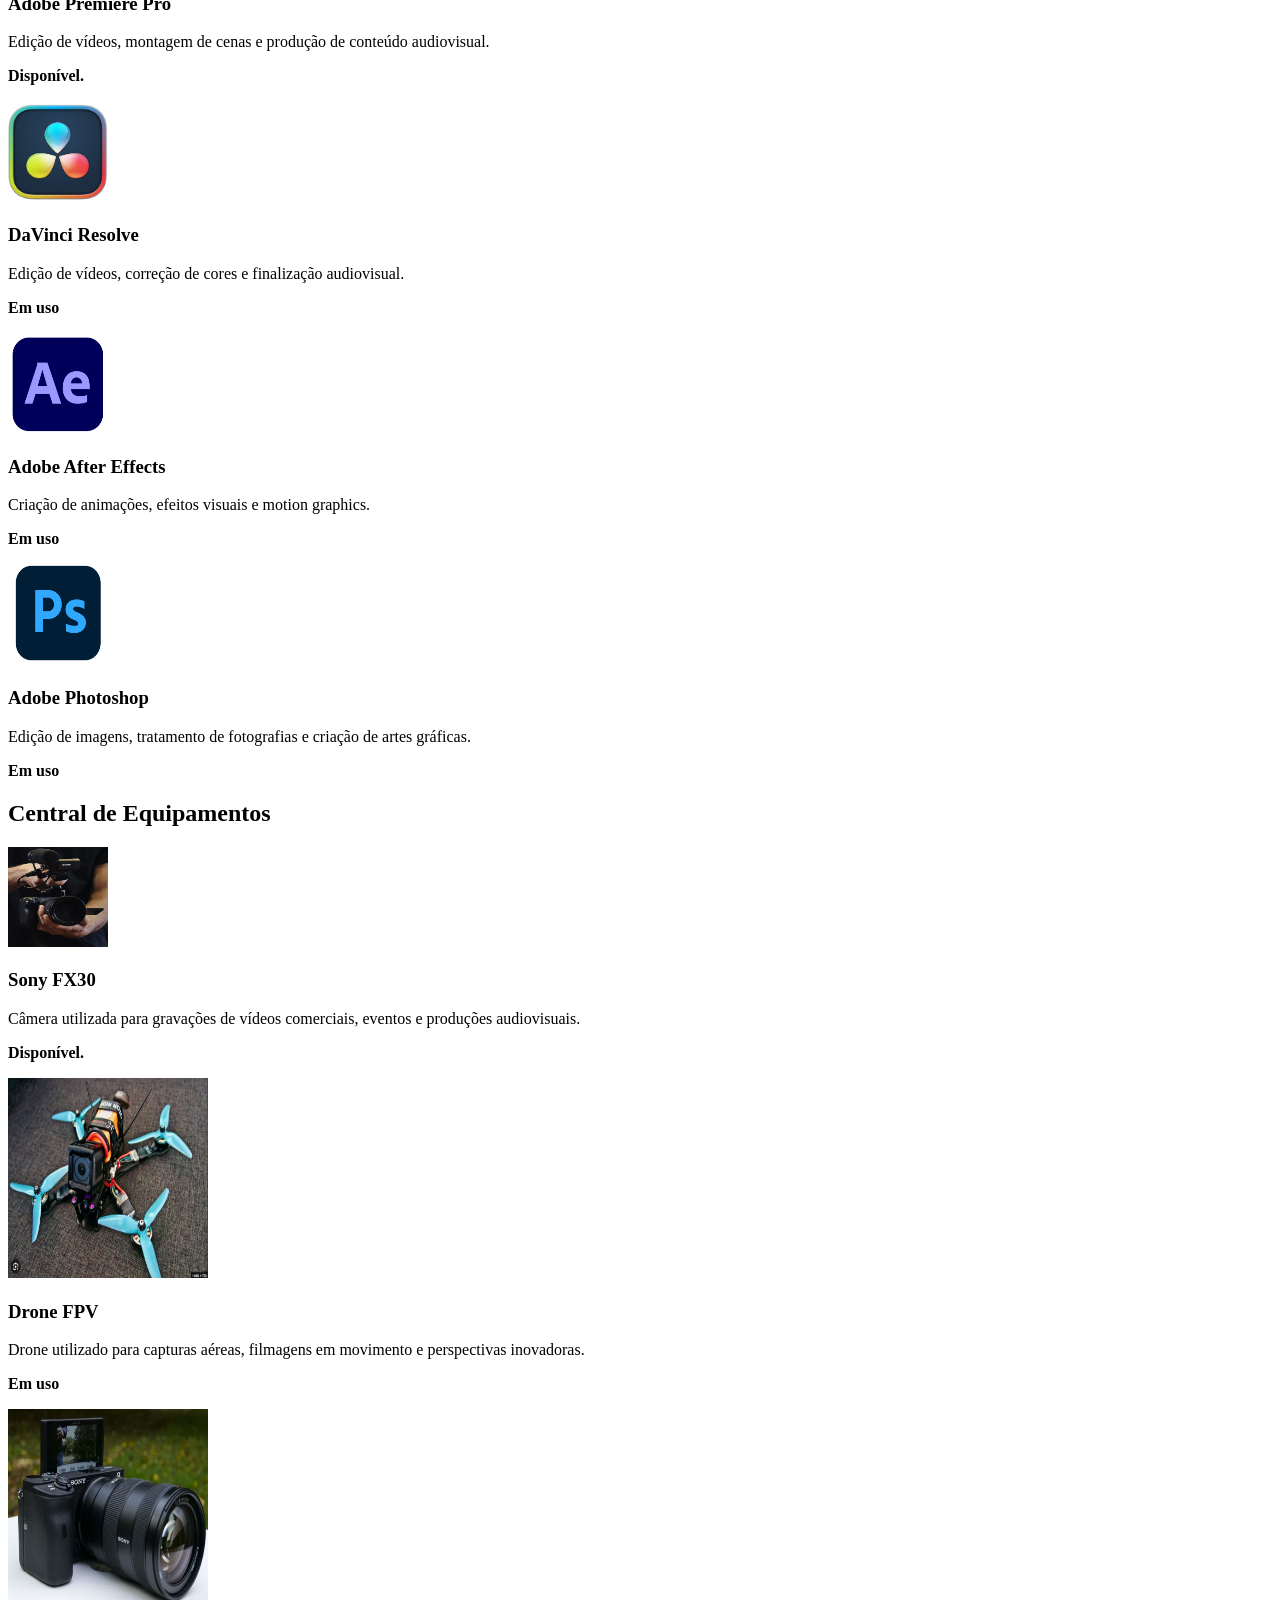
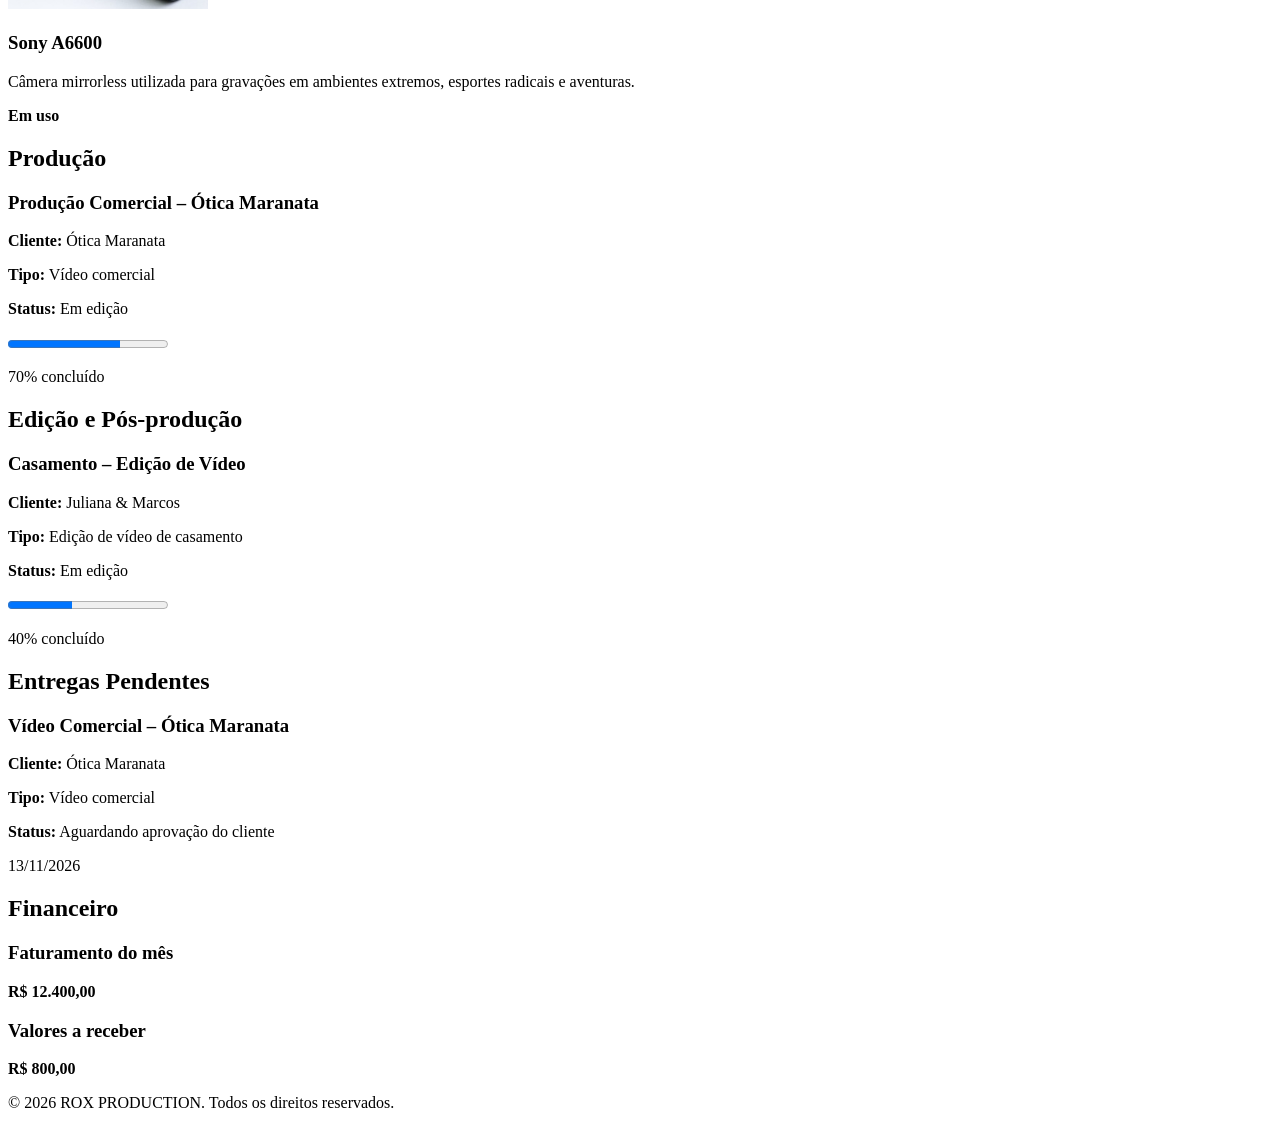
==== commit 9391abe8: "Finaliza estrutura HTML do projeto" ====
--- a/HTML/index.html
+++ b/HTML/index.html
@@ -41,6 +41,7 @@
         </header>
 
         <section>
+
             <article class="card-projetos">
                 <h2>Projetos em andamento</h2>
                 <p><strong>5</strong></p>
@@ -60,8 +61,9 @@
             <article class="card-faturamento">
 
                 <h2>Faturamento do mês</h2>
-                <p><strong>R$ 12.400,00.</strong></p>
-            </article>
+                <p><strong>R$ 12.400,00</strong></p>
+            </article>
+
         </section>
 
         <section>
@@ -257,13 +259,17 @@
             <h2>Financeiro</h2>
 
             <article class="card-financeiro">
+
                 <h3>Faturamento do mês</h3>
                 <p><strong>R$ 12.400,00</strong></p>
+
             </article>
 
             <article class="card-financeiro">
+
                 <h3>Valores a receber</h3>
-                <p><strong>R$ 3.500,00</strong></p>
+                <p><strong>R$ 800,00</strong></p>
+
             </article>
 
         </section>
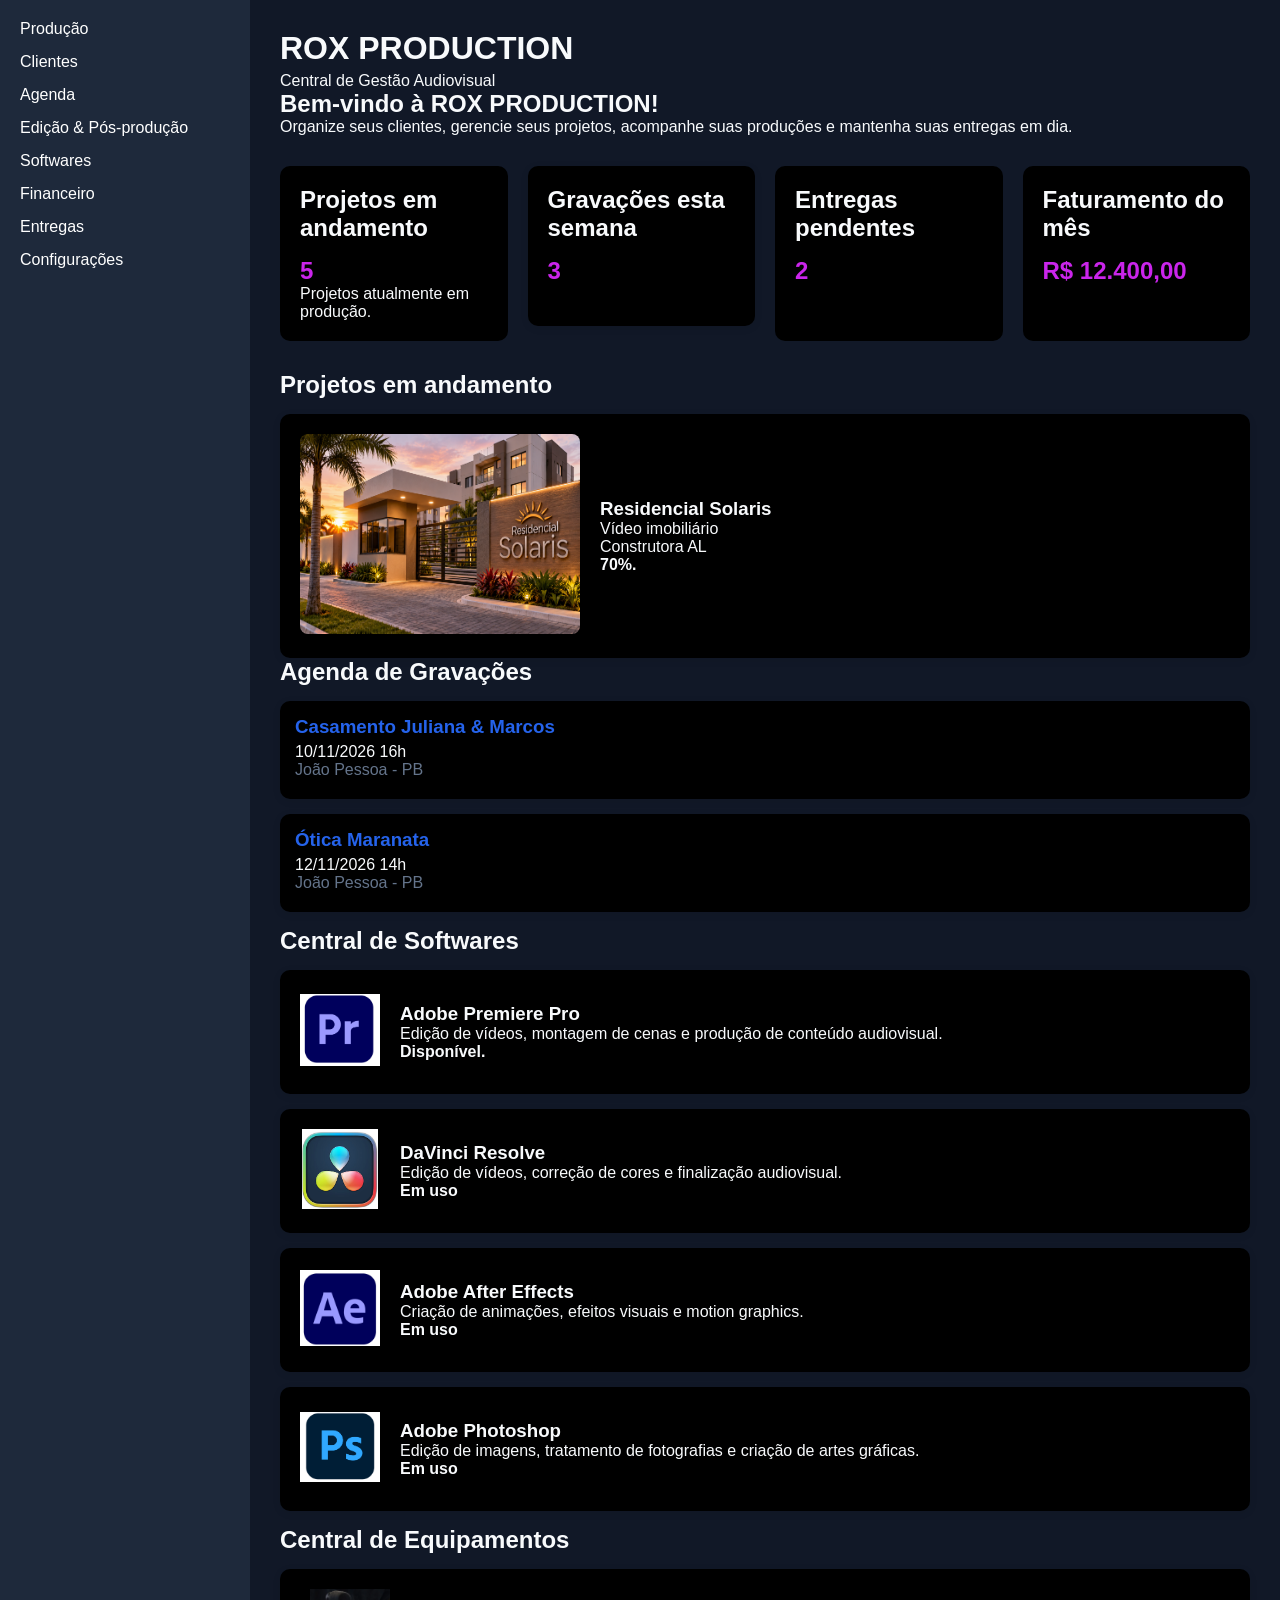
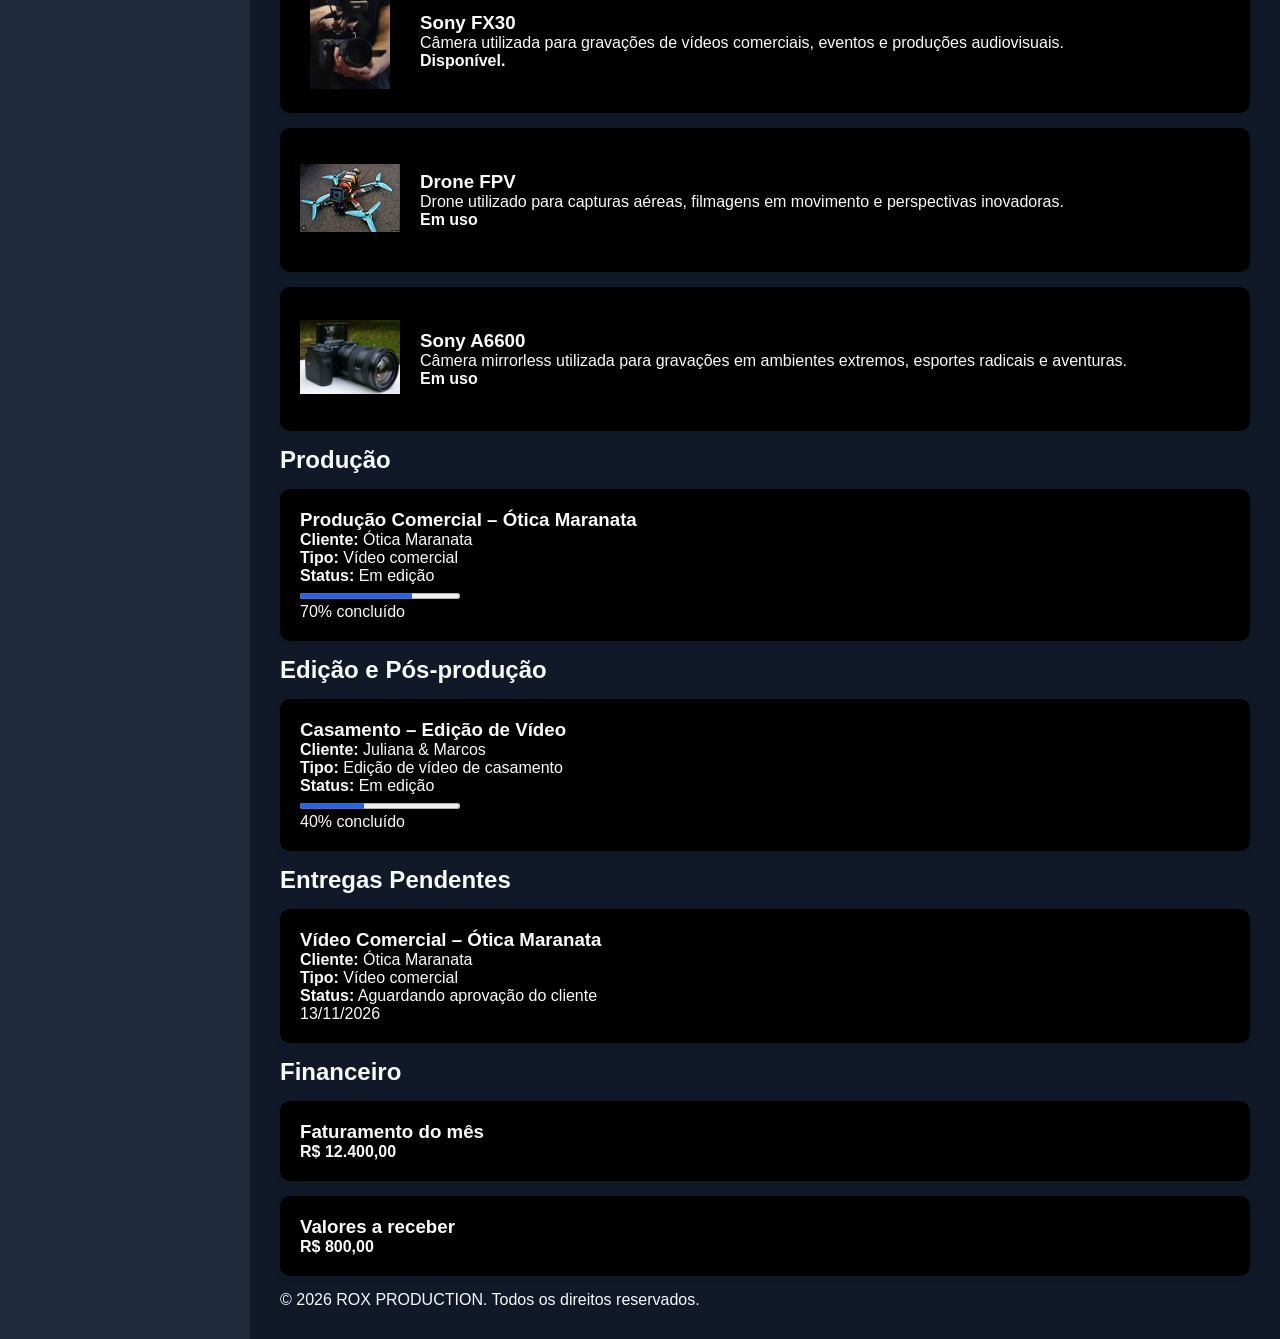
==== commit e6cbb6e6: "Inicia estilização CSS do dashboard" ====
--- a/HTML/index.html
+++ b/HTML/index.html
@@ -5,6 +5,7 @@
     <meta charset="UTF-8">
     <meta name="viewport" content="width=device-width, initial-scale=1.0">
     <title>ROX PRODUCTION</title>
+    <link rel="stylesheet" href="../CSS/dashboard.css">
 </head>
 
 <body>
@@ -40,7 +41,7 @@
             </div>
         </header>
 
-        <section>
+        <section class="resumo-cards">
 
             <article class="card-projetos">
                 <h2>Projetos em andamento</h2>
@@ -66,7 +67,7 @@
 
         </section>
 
-        <section>
+        <section class="projetos">
 
             <h2>Projetos em andamento</h2>
 
@@ -274,11 +275,16 @@
 
         </section>
 
+
+        <footer>
+        
+        <p>© 2026 ROX PRODUCTION. Todos os direitos reservados.</p>
+
+    </footer>
+    
     </main>
 
-    <footer>
-        <p>© 2026 ROX PRODUCTION. Todos os direitos reservados.</p>
-    </footer>
+    
 
 </body>
 
--- a/CSS/dashboard.css
+++ b/CSS/dashboard.css
@@ -0,0 +1,185 @@
+* {
+    margin: 0;
+    padding: 0;
+    box-sizing: border-box;
+}
+
+body {
+    font-family: Arial, sans-serif;
+    background-color: #111827;
+    color: #f8fafc;
+    display: flex;
+}
+
+.sidebar {
+    width: 250px;
+    min-height: 100vh;
+    background-color: #1e293b;
+    padding: 20px;
+}
+
+.sidebar ul {
+    list-style: none;
+}
+
+.sidebar li {
+    margin-bottom: 15px;
+}
+
+.sidebar a {
+    color: #ffffff;
+    text-decoration: none;
+}
+
+.sidebar a:hover {
+    color: #38bdf8;
+}
+
+main {
+    flex: 1;
+    padding: 30px;
+}
+
+header {
+    margin-bottom: 30px;
+}
+
+header h1 {
+    font-size: 32px;
+    margin-bottom: 5px;
+}
+
+header p {
+    color: #f8fafc;
+}
+
+.resumo-cards {
+    display: flex;
+    gap: 20px;
+}
+
+.resumo-cards article {
+    background-color: #000000;
+    padding: 20px;
+    border-radius: 10px;
+    flex: 1;
+}
+
+.resumo-cards article strong {
+    font-size: 24px;
+    color: #ca25eb;
+}
+
+.projetos {
+    margin-top: 30px;
+}
+
+.card-projeto {
+    display: flex;
+    align-items: center;
+    gap: 20px;
+    background-color: #000000;
+    padding: 20px;
+    border-radius: 10px;
+    box-shadow: 0 2px 8px rgba(0, 0, 0, 0.08);
+}
+
+.imagem-projeto img {
+    width: 280px;
+    border-radius: 8px;
+}
+
+.card-gravacoes {
+    background-color: #000000;
+    padding: 15px;
+    border-radius: 10px;
+    margin-bottom: 15px;
+    box-shadow: 0 2px 8px rgba(0, 0, 0, 0.08);
+}
+
+.card-gravacoes h3 {
+    margin-bottom: 5px;
+    color: #2563eb;
+}
+
+.card-gravacoes p {
+    color: #64748b;
+    margin-bottom: 5px;
+}
+
+section h2 {
+    margin-bottom: 15px;
+}
+
+.card-softwares {
+    display: flex;
+    align-items: center;
+    gap: 20px;
+    background-color: #000000;
+    padding: 20px;
+    border-radius: 10px;
+    box-shadow: 0 2px 8px rgba(0, 0, 0, 0.08);
+    margin-bottom: 15px;
+}
+
+.card-softwares img {
+    width: 80px;
+    height: 80px;
+    object-fit: contain;
+}
+
+.card-equipamentos {
+    display: flex;
+    align-items: center;
+    gap: 20px;
+    background-color: #000000;
+    padding: 20px;
+    border-radius: 10px;
+    box-shadow: 0 2px 8px rgba(0, 0, 0, 0.08);
+    margin-bottom: 15px;
+}
+
+.card-equipamentos img {
+    width: 100px;
+    height: 100px;
+    object-fit: contain;
+    border-radius: 8px;
+}
+
+.card-producao{
+    background-color: #000000;
+    padding: 20px;
+    border-radius: 10px;
+    box-shadow: 0 2px 8px rgba(0, 0, 0, 0.08);
+    margin-bottom: 15px;
+}
+
+.card-edicao {
+    background-color: #000000;
+    padding: 20px;
+    border-radius: 10px;
+    box-shadow: 0 2px 8px rgba(0, 0, 0, 0.08);
+    margin-bottom: 15px;
+}
+
+progress {
+    width: 160px;
+    height: 12px;
+    accent-color: #2563eb;
+}
+
+.card-entrega {
+    background-color: #000000;
+    padding: 20px;
+    border-radius: 10px;
+    box-shadow: 0 2px 8px rgba(0, 0, 0, 0.08);
+    margin-bottom: 15px;
+}
+
+.card-financeiro {
+    background-color: #000000;
+    padding: 20px;
+    border-radius: 10px;
+    box-shadow: 0 2px 8px rgba(0, 0, 0, 0.08);
+    margin-bottom: 15px;
+}
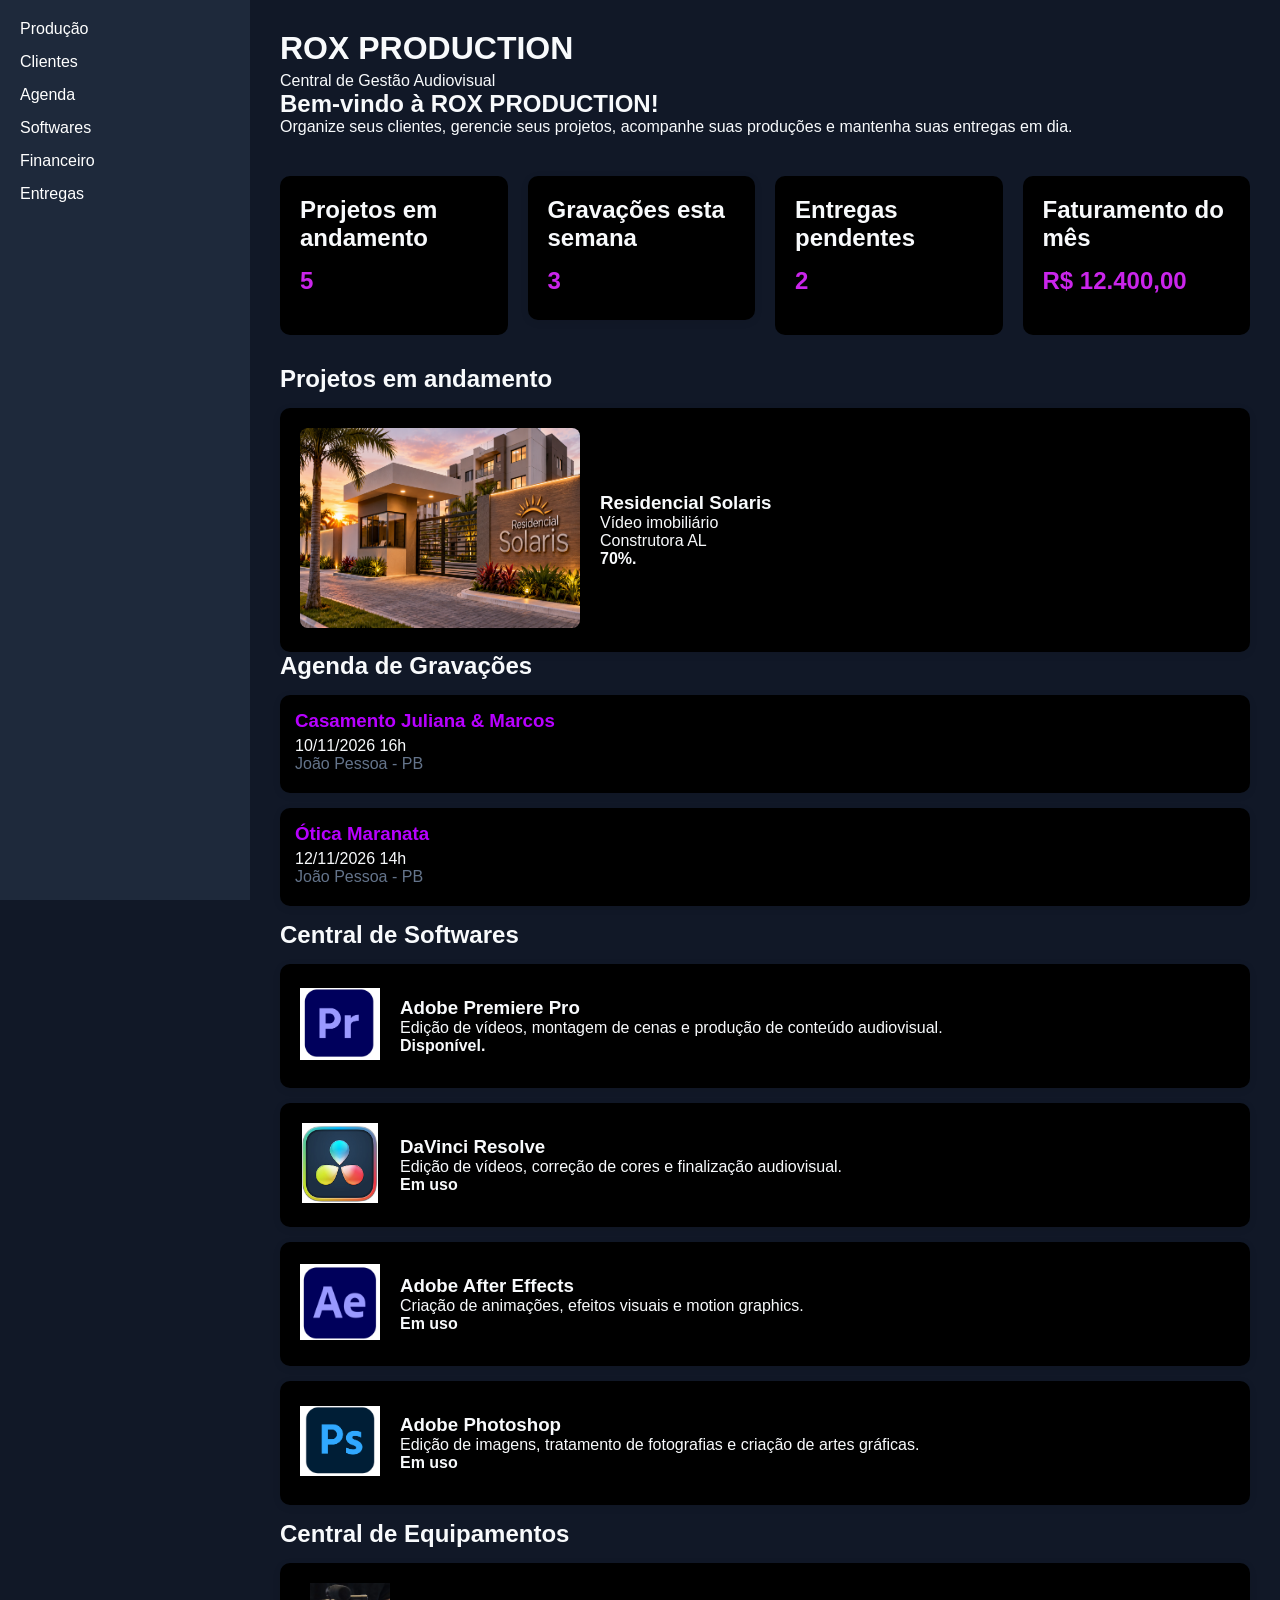
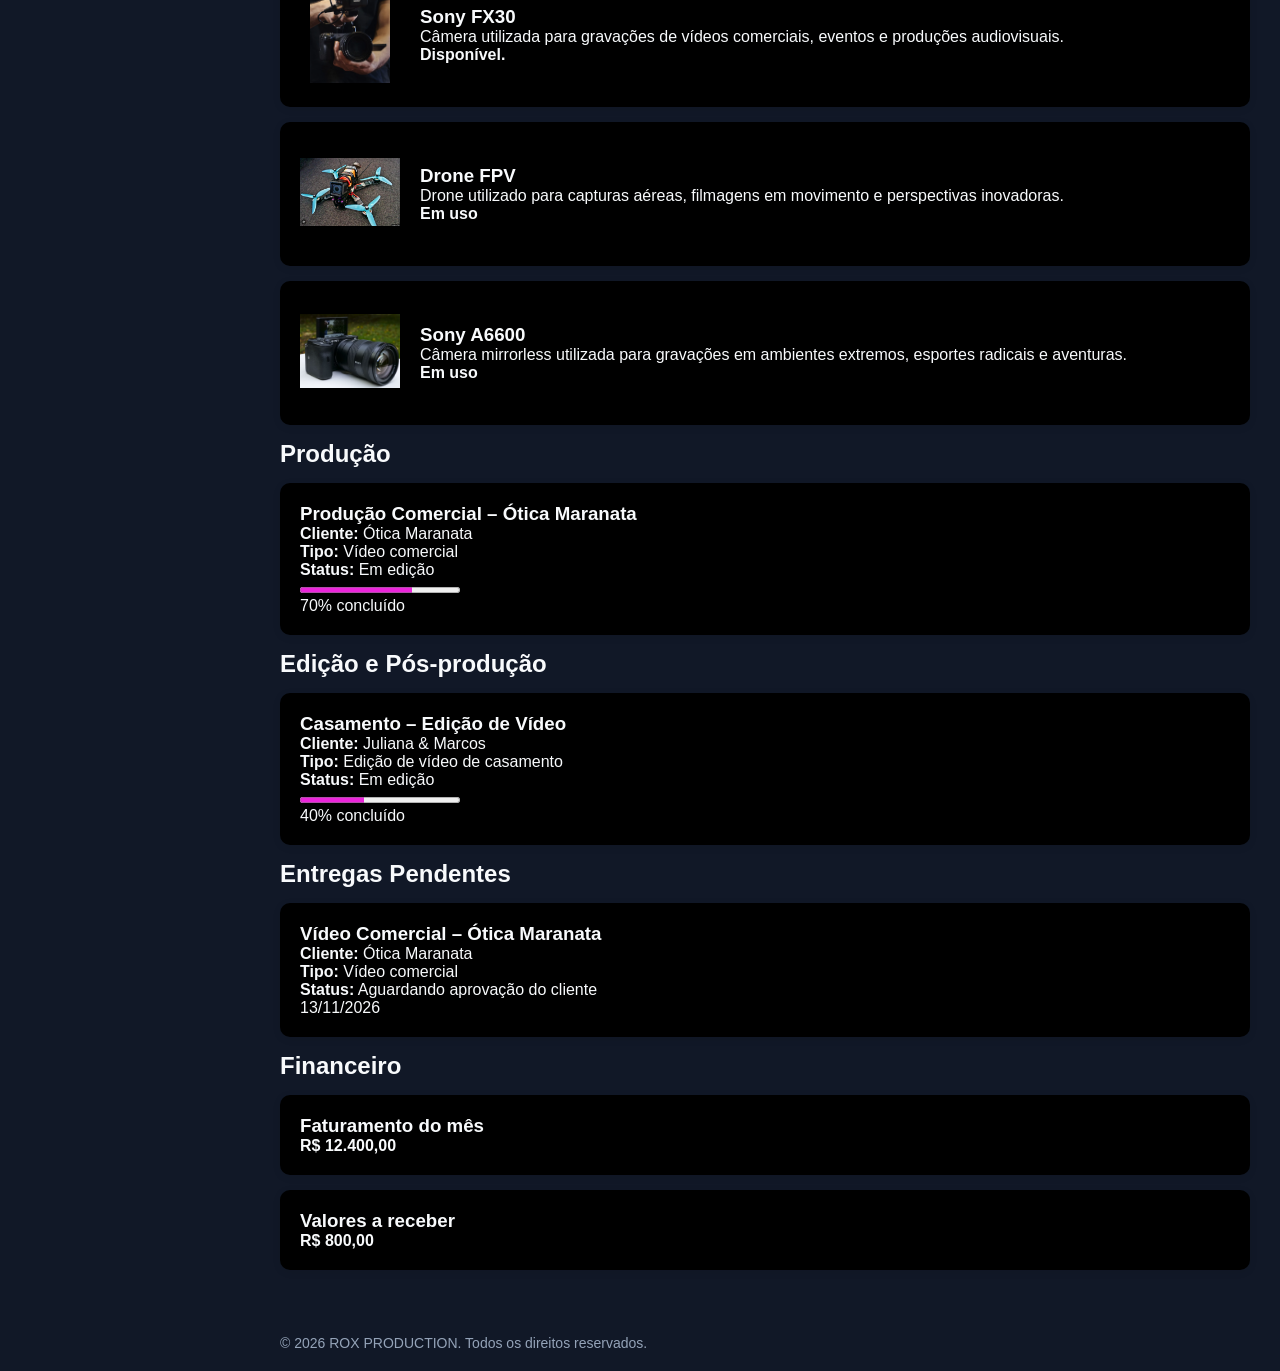
==== commit c0a3efd4: "Finaliza estrutura e estilização do ROX PRODUCTION" ====
--- a/HTML/index.html
+++ b/HTML/index.html
@@ -17,36 +17,36 @@
                 <li><a href="producao.html">Produção</a></li>
                 <li><a href="clientes.html">Clientes</a></li>
                 <li><a href="agenda.html">Agenda</a></li>
-                <li><a href="edicao.html">Edição & Pós-produção</a></li>
                 <li><a href="softwares.html">Softwares</a></li>
                 <li><a href="financeiro.html">Financeiro</a></li>
                 <li><a href="entregas.html">Entregas</a></li>
-                <li><a href="configuracoes.html">Configurações</a></li>
 
             </ul>
         </nav>
+
     </div>
 
+    <header>
+        <div class="boas-vindas">
+            <h1>ROX PRODUCTION</h1>
+            <p>Central de Gestão Audiovisual</p>
+            <h2>Bem-vindo à ROX PRODUCTION!</h2>
+
+            <p> Organize seus clientes, gerencie seus projetos, acompanhe suas produções e mantenha suas entregas em
+                dia.</p>
+
+
+        </div>
+    </header>
+
     <main>
-        <header>
-            <div class="boas-vindas">
-                <h1>ROX PRODUCTION</h1>
-                <p>Central de Gestão Audiovisual</p>
-                <h2>Bem-vindo à ROX PRODUCTION!</h2>
-
-                <p> Organize seus clientes, gerencie seus projetos, acompanhe suas produções e mantenha suas entregas em
-                    dia.</p>
-
-
-            </div>
-        </header>
+
 
         <section class="resumo-cards">
 
             <article class="card-projetos">
                 <h2>Projetos em andamento</h2>
                 <p><strong>5</strong></p>
-                <p>Projetos atualmente em produção.</p>
             </article>
 
             <article class="card-gravacoes">
@@ -86,22 +86,29 @@
                 </div>
 
             </article>
-        </section>
-
-        <section>
+
+        </section>
+
+        <section>
+
             <h2>Agenda de Gravações</h2>
+
             <article class="card-gravacoes">
+
                 <h3>Casamento Juliana & Marcos</h3>
                 <time datetime="2026-11-10">10/11/2026</time>
                 <time datetime="16:00">16h</time>
                 <p>João Pessoa - PB</p>
+
             </article>
 
             <article class="card-gravacoes">
+
                 <h3>Ótica Maranata</h3>
                 <time datetime="2026-11-12">12/11/2026</time>
                 <time datetime="14:00">14h</time>
                 <p>João Pessoa - PB</p>
+
             </article>
         </section>
 
@@ -275,16 +282,13 @@
 
         </section>
 
-
-        <footer>
-        
+    </main>
+
+    <footer>
+
         <p>© 2026 ROX PRODUCTION. Todos os direitos reservados.</p>
 
     </footer>
-    
-    </main>
-
-    
 
 </body>
 
--- a/CSS/dashboard.css
+++ b/CSS/dashboard.css
@@ -8,7 +8,10 @@
     font-family: Arial, sans-serif;
     background-color: #111827;
     color: #f8fafc;
-    display: flex;
+    display: grid;
+    grid-template-columns: 250px 1fr;
+    grid-template-rows: auto 1fr auto;
+    min-height: 100vh;
 }
 
 .sidebar {
@@ -16,6 +19,12 @@
     min-height: 100vh;
     background-color: #1e293b;
     padding: 20px;
+    grid-column: 1;
+    grid-row: 1 / 4;
+
+    position: sticky;
+    top: 0;
+    height: 100vh;
 }
 
 .sidebar ul {
@@ -32,16 +41,21 @@
 }
 
 .sidebar a:hover {
-    color: #38bdf8;
+    color: #ff00f2;
 }
 
 main {
-    flex: 1;
-    padding: 30px;
+    grid-column: 2;
+    grid-row: 2;
+    padding: 40px 30px 30px;
+    
 }
 
 header {
-    margin-bottom: 30px;
+    grid-column: 2;
+    grid-row: 1;
+    padding: 30px 30px 0;
+    margin-bottom: 0;
 }
 
 header h1 {
@@ -99,13 +113,15 @@
 
 .card-gravacoes h3 {
     margin-bottom: 5px;
-    color: #2563eb;
+    color: #b700ff;
 }
 
 .card-gravacoes p {
     color: #64748b;
     margin-bottom: 5px;
 }
+
+
 
 section h2 {
     margin-bottom: 15px;
@@ -165,7 +181,7 @@
 progress {
     width: 160px;
     height: 12px;
-    accent-color: #2563eb;
+    accent-color: #eb25db;
 }
 
 .card-entrega {
@@ -183,3 +199,12 @@
     box-shadow: 0 2px 8px rgba(0, 0, 0, 0.08);
     margin-bottom: 15px;
 }
+
+footer {
+    grid-column: 2;
+    grid-row: 3;
+    padding: 20px 30px;
+    color: #94a3b8;
+    font-size: 14px;
+}
+
